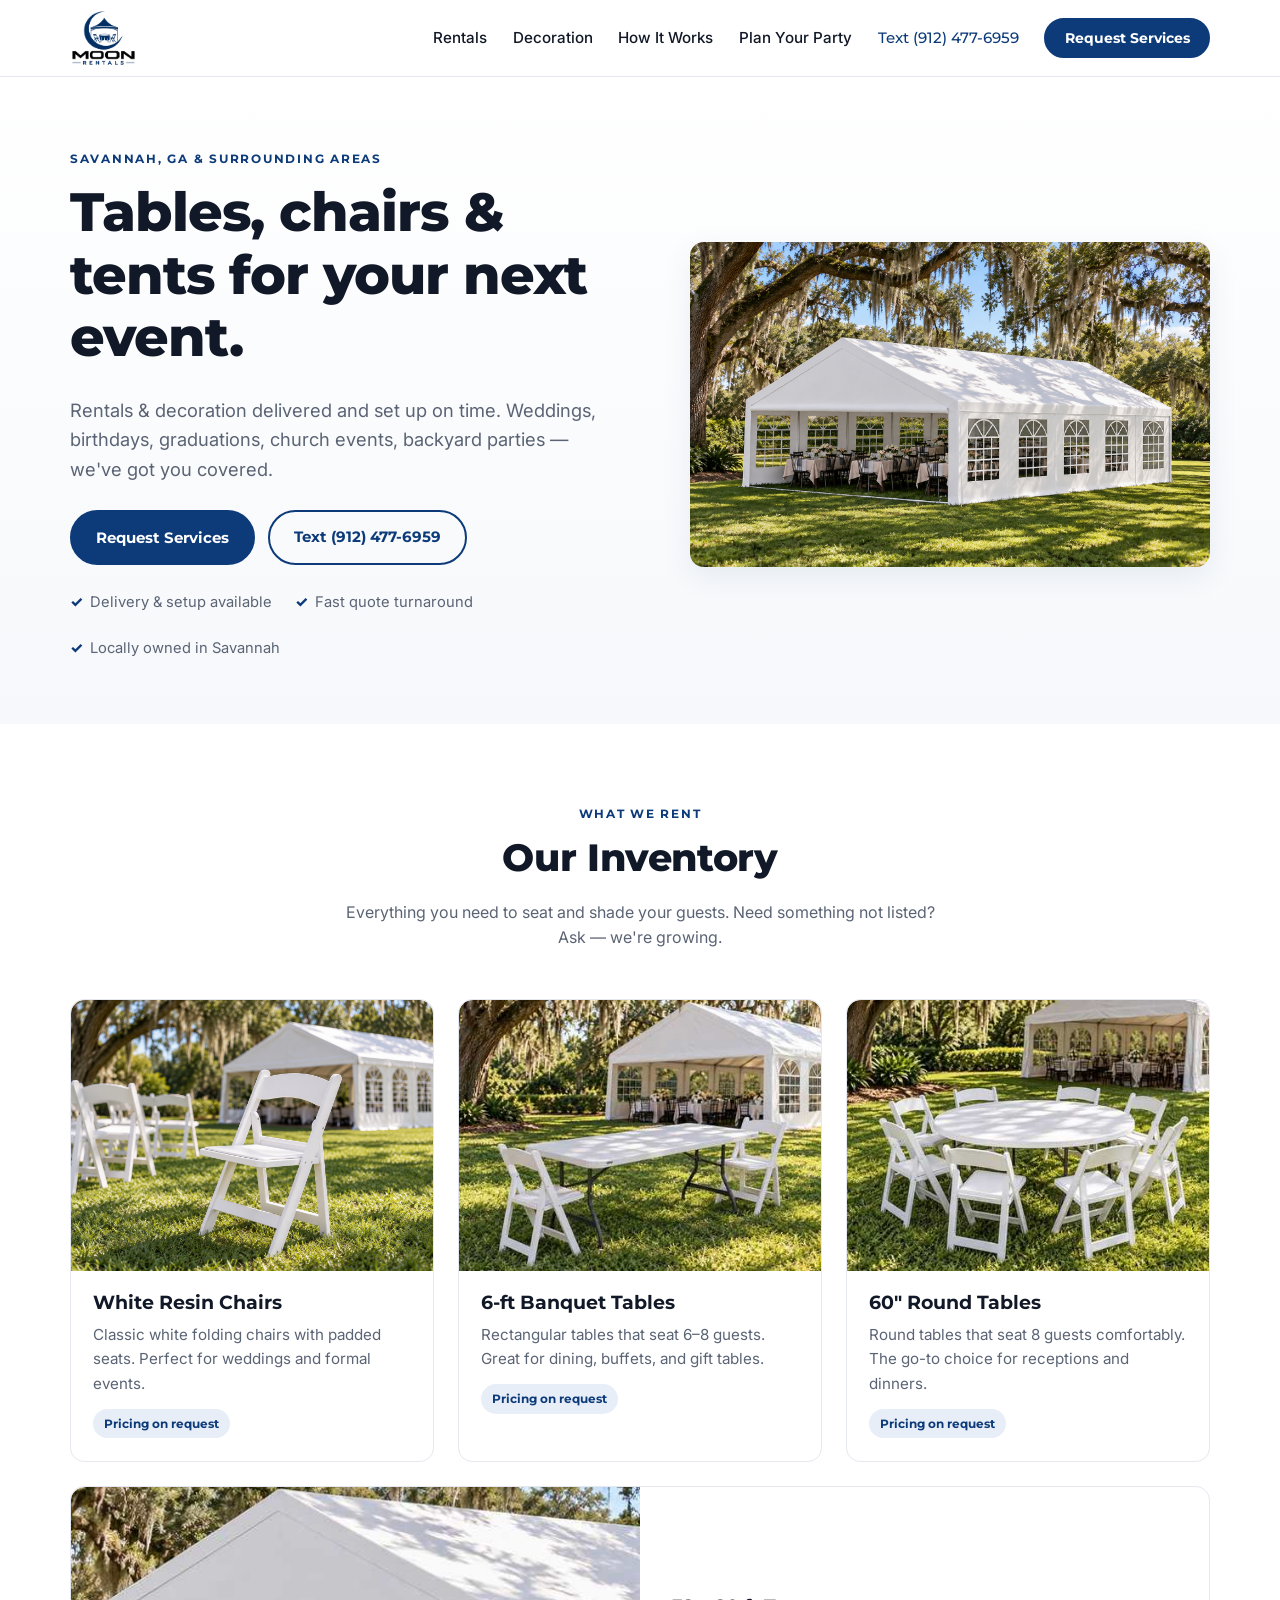
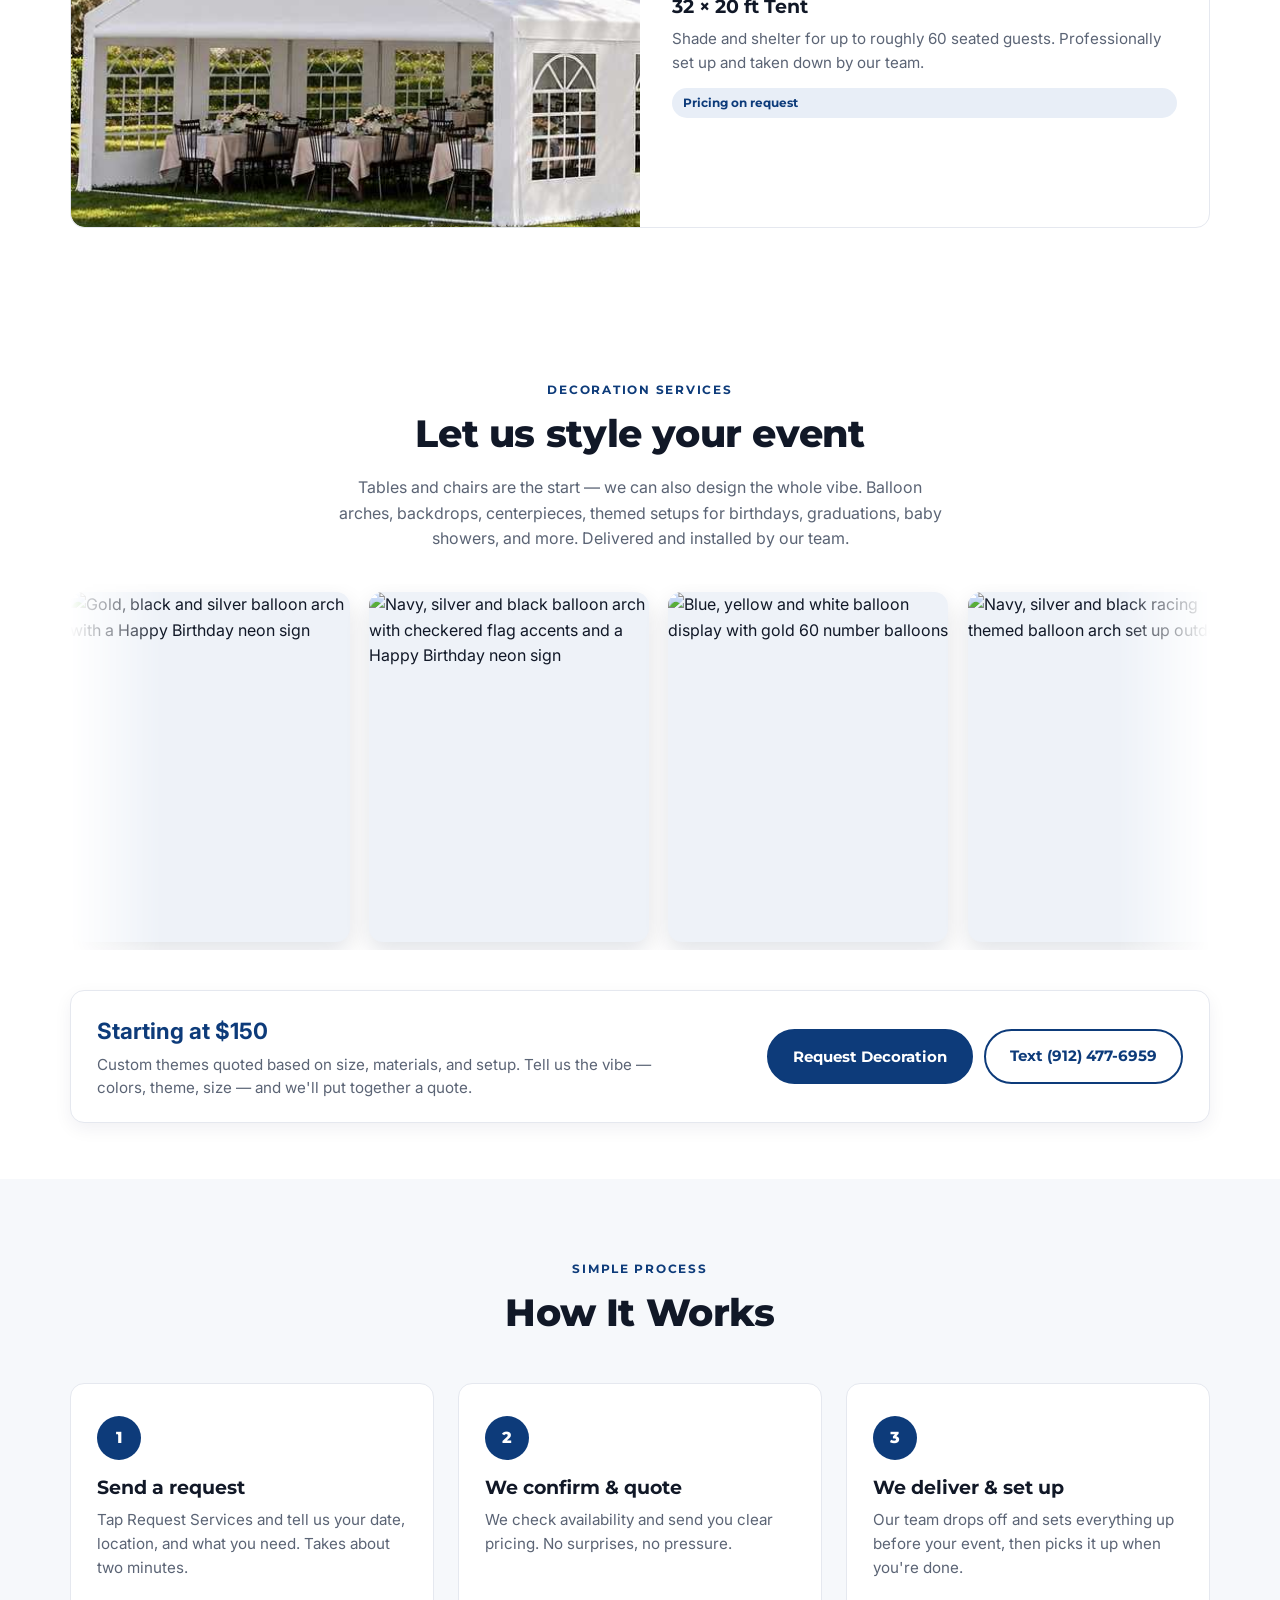
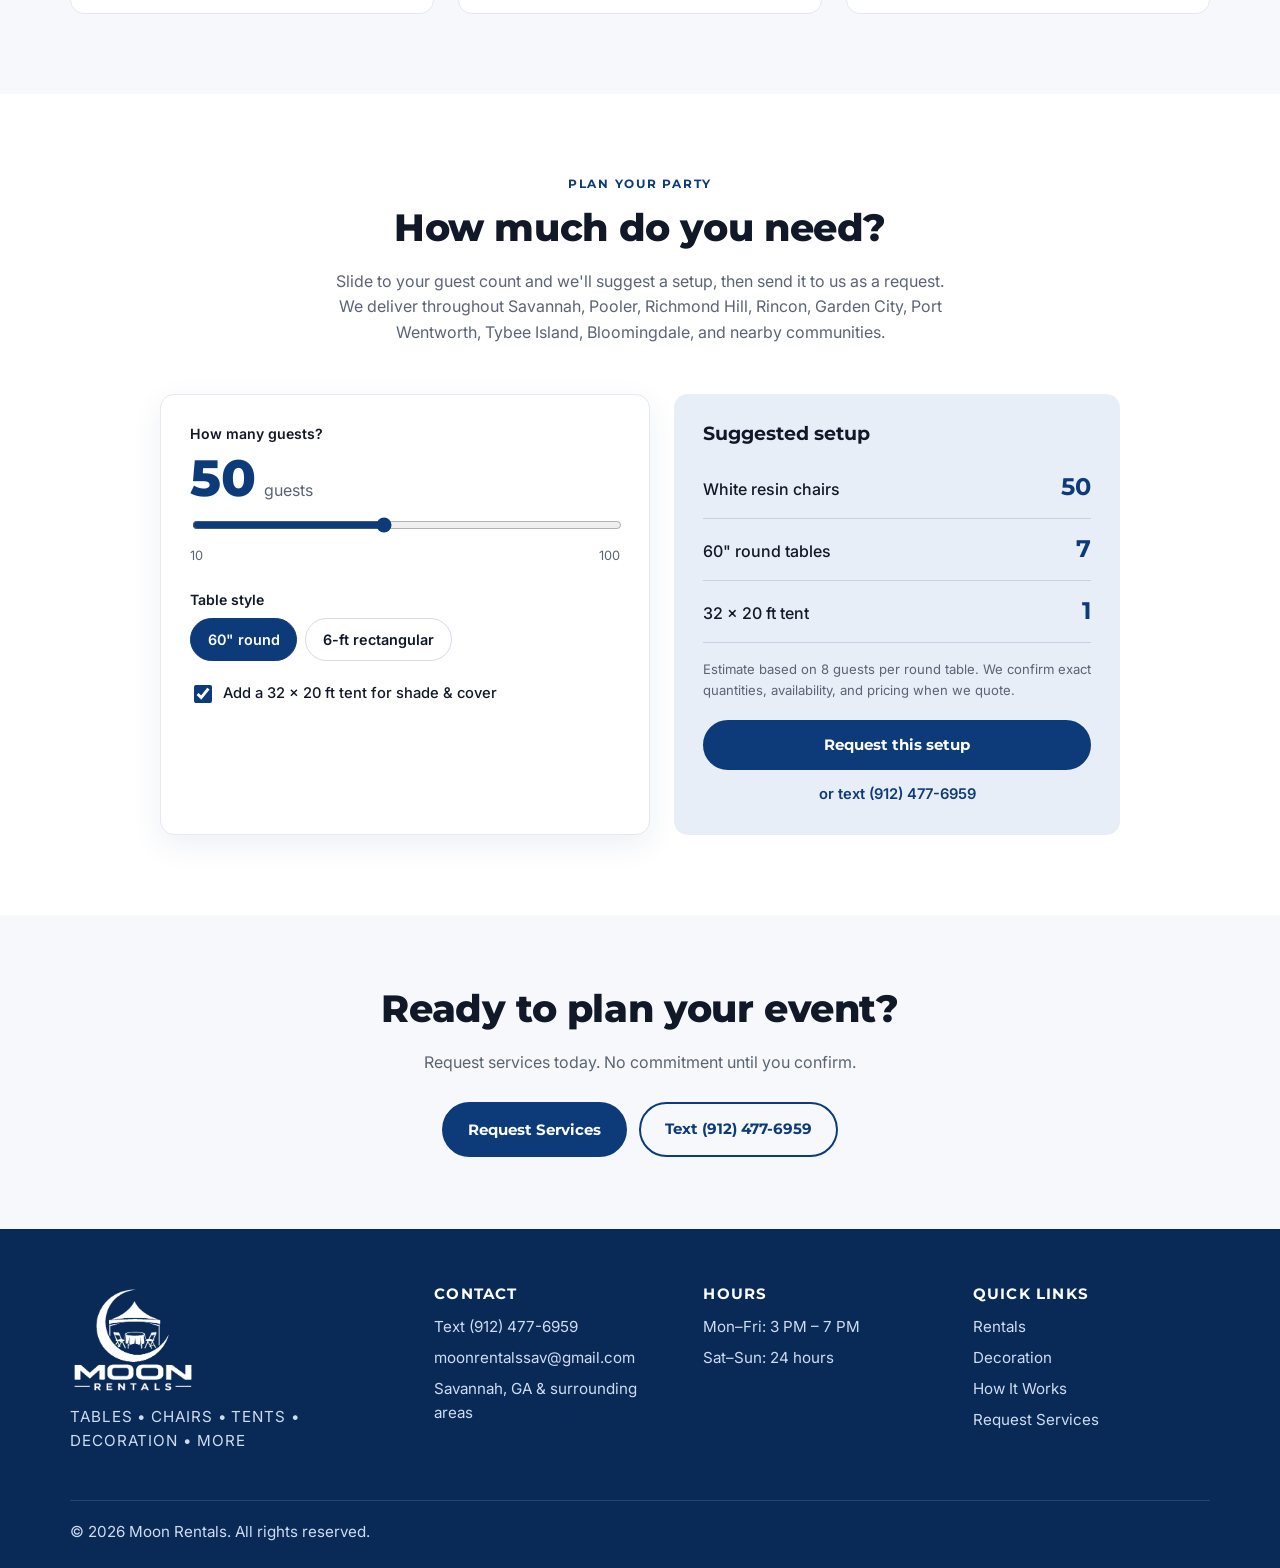
==== index.html @ ec802f9c "Serve gallery photos through Vercel image optimization Updated image sources to use Vercel's image o" ====
<!DOCTYPE html>
<html lang="en">
<head>
  <meta charset="UTF-8">
  <meta name="viewport" content="width=device-width, initial-scale=1.0">
  <title>Moon Rentals | Tables, Chairs & Tent Rentals in Savannah, GA</title>
  <meta name="description" content="Moon Rentals delivers clean tables, chairs, and tents for weddings, birthdays, and events in Savannah, GA and surrounding areas. Request services online.">
  <link rel="icon" type="image/png" sizes="32x32" href="assets/icon-32.png">
  <link rel="apple-touch-icon" href="assets/icon-180.png">
  <meta property="og:title" content="Moon Rentals | Party Rentals in Savannah, GA">
  <meta property="og:description" content="Tables, chairs, tents & more. Delivered and set up for your event in Savannah and surrounding areas.">
  <meta property="og:type" content="website">
  <meta property="og:url" content="https://www.moonrentalsga.com/">
  <meta property="og:image" content="https://www.moonrentalsga.com/assets/og-banner.jpg">
  <meta property="og:image:width" content="1200">
  <meta property="og:image:height" content="630">
  <meta property="og:image:alt" content="Moon Rentals - Event Rentals Made Simple. Text (912) 477-6959">
  <meta name="twitter:card" content="summary_large_image">
  <meta name="twitter:image" content="https://www.moonrentalsga.com/assets/og-banner.jpg">
  <link rel="preconnect" href="https://fonts.googleapis.com">
  <link rel="preconnect" href="https://fonts.gstatic.com" crossorigin>
  <link href="https://fonts.googleapis.com/css2?family=Montserrat:wght@500;600;700;800&family=Inter:wght@400;500;600&display=swap" rel="stylesheet">
  <link rel="stylesheet" href="style.css">
</head>
<body>

  <header class="nav" id="top">
    <div class="container nav-inner">
      <a href="#top" class="brand" aria-label="Moon Rentals home">
        <img src="assets/logo.png" alt="Moon Rentals" class="brand-logo">
      </a>
      <nav class="nav-links" id="navLinks">
        <a href="#rentals">Rentals</a>
        <a href="#decoration">Decoration</a>
        <a href="#how">How It Works</a>
        <a href="#planner">Plan Your Party</a>
        <a href="sms:+19124776959" class="nav-phone">Text (912) 477-6959</a>
        <button type="button" class="btn btn-primary btn-sm" data-modal-open>Request Services</button>
      </nav>
      <button class="nav-toggle" id="navToggle" aria-label="Open menu" aria-expanded="false">
        <span></span><span></span><span></span>
      </button>
    </div>
  </header>

  <main>

    <!-- HERO -->
    <section class="hero">
      <div class="container hero-inner">
        <div class="hero-copy">
          <p class="eyebrow">Savannah, GA &amp; Surrounding Areas</p>
          <h1>Tables, chairs &amp; tents for your next event.</h1>
          <p class="lead">Rentals &amp; decoration delivered and set up on time. Weddings, birthdays, graduations, church events, backyard parties — we've got you covered.</p>
          <div class="hero-actions">
            <button type="button" class="btn btn-primary" data-modal-open>Request Services</button>
            <a href="sms:+19124776959" class="btn btn-outline">Text (912) 477-6959</a>
          </div>
          <ul class="hero-points">
            <li>Delivery &amp; setup available</li>
            <li>Fast quote turnaround</li>
            <li>Locally owned in Savannah</li>
          </ul>
        </div>
        <div class="hero-visual">
          <img class="hero-img" src="assets/shot1.png" alt="32 by 20 foot white party tent set up on a lawn under live oaks in Savannah" width="1586" height="992">
        </div>
      </div>
    </section>

    <!-- RENTALS -->
    <section class="section" id="rentals">
      <div class="container">
        <div class="section-head">
          <p class="eyebrow">What We Rent</p>
          <h2>Our Inventory</h2>
          <p class="sub">Everything you need to seat and shade your guests. Need something not listed? Ask — we're growing.</p>
        </div>

        <div class="grid cards">
          <article class="card">
            <img class="card-img" src="assets/shot3.png" alt="White resin folding chair with padded seat" width="1536" height="1024" loading="lazy">
            <div class="card-body">
              <h3>White Resin Chairs</h3>
              <p>Classic white folding chairs with padded seats. Perfect for weddings and formal events.</p>
              <span class="price">Pricing on request</span>
            </div>
          </article>
          <article class="card">
            <img class="card-img" src="assets/table-6ft.jpg" alt="White 6-foot folding banquet table with two white resin chairs" width="800" height="533" loading="lazy">
            <div class="card-body">
              <h3>6-ft Banquet Tables</h3>
              <p>Rectangular tables that seat 6–8 guests. Great for dining, buffets, and gift tables.</p>
              <span class="price">Pricing on request</span>
            </div>
          </article>
          <article class="card">
            <img class="card-img" src="assets/table-round-60.jpg" alt="60 inch round table surrounded by eight white resin chairs" width="800" height="533" loading="lazy">
            <div class="card-body">
              <h3>60" Round Tables</h3>
              <p>Round tables that seat 8 guests comfortably. The go-to choice for receptions and dinners.</p>
              <span class="price">Pricing on request</span>
            </div>
          </article>
          <article class="card card-wide">
            <img class="card-img" src="assets/tent-card.jpg" alt="Open end of a 32 by 20 foot white party tent with tables set up inside" width="860" height="550" loading="lazy">
            <div class="card-body">
              <h3>32 × 20 ft Tent</h3>
              <p>Shade and shelter for up to roughly 60 seated guests. Professionally set up and taken down by our team.</p>
              <span class="price">Pricing on request</span>
            </div>
          </article>
        </div>
      </div>
    </section>

    <!-- DECORATION SERVICES -->
    <section class="section section-decor" id="decoration">
      <div class="container">
        <div class="section-head">
          <p class="eyebrow">Decoration Services</p>
          <h2>Let us style your event</h2>
          <p class="sub">Tables and chairs are the start — we can also design the whole vibe. Balloon arches, backdrops, centerpieces, themed setups for birthdays, graduations, baby showers, and more. Delivered and installed by our team.</p>
        </div>

        <div class="marquee" aria-label="Balloon decoration gallery">
          <div class="marquee-track">
            <figure class="marquee-item"><img src="/_vercel/image?url=%2Fassets%2FBD11%20F.png&amp;w=640&amp;q=75" srcset="/_vercel/image?url=%2Fassets%2FBD11%20F.png&amp;w=480&amp;q=75 480w, /_vercel/image?url=%2Fassets%2FBD11%20F.png&amp;w=640&amp;q=75 640w" sizes="(max-width: 720px) 220px, 280px" alt="Gold, black and silver balloon arch with a Happy Birthday neon sign" loading="lazy" decoding="async" width="800" height="1000"></figure>
            <figure class="marquee-item"><img src="/_vercel/image?url=%2Fassets%2FBD4.jpg&amp;w=640&amp;q=75" srcset="/_vercel/image?url=%2Fassets%2FBD4.jpg&amp;w=480&amp;q=75 480w, /_vercel/image?url=%2Fassets%2FBD4.jpg&amp;w=640&amp;q=75 640w" sizes="(max-width: 720px) 220px, 280px" alt="Navy, silver and black balloon arch with checkered flag accents and a Happy Birthday neon sign" loading="lazy" decoding="async" width="800" height="1000"></figure>
            <figure class="marquee-item"><img src="/_vercel/image?url=%2Fassets%2FBD33%20F.png&amp;w=640&amp;q=75" srcset="/_vercel/image?url=%2Fassets%2FBD33%20F.png&amp;w=480&amp;q=75 480w, /_vercel/image?url=%2Fassets%2FBD33%20F.png&amp;w=640&amp;q=75 640w" sizes="(max-width: 720px) 220px, 280px" alt="Blue, yellow and white balloon display with gold 60 number balloons" loading="lazy" decoding="async" width="800" height="1000"></figure>
            <figure class="marquee-item"><img src="/_vercel/image?url=%2Fassets%2FBD44%20F.png&amp;w=640&amp;q=75" srcset="/_vercel/image?url=%2Fassets%2FBD44%20F.png&amp;w=480&amp;q=75 480w, /_vercel/image?url=%2Fassets%2FBD44%20F.png&amp;w=640&amp;q=75 640w" sizes="(max-width: 720px) 220px, 280px" alt="Navy, silver and black racing themed balloon arch set up outdoors" loading="lazy" decoding="async" width="800" height="1000"></figure>
            <!-- duplicate for seamless loop -->
            <figure class="marquee-item" aria-hidden="true"><img src="/_vercel/image?url=%2Fassets%2FBD11%20F.png&amp;w=640&amp;q=75" srcset="/_vercel/image?url=%2Fassets%2FBD11%20F.png&amp;w=480&amp;q=75 480w, /_vercel/image?url=%2Fassets%2FBD11%20F.png&amp;w=640&amp;q=75 640w" sizes="(max-width: 720px) 220px, 280px" alt="" loading="lazy" decoding="async" width="800" height="1000"></figure>
            <figure class="marquee-item" aria-hidden="true"><img src="/_vercel/image?url=%2Fassets%2FBD4.jpg&amp;w=640&amp;q=75" srcset="/_vercel/image?url=%2Fassets%2FBD4.jpg&amp;w=480&amp;q=75 480w, /_vercel/image?url=%2Fassets%2FBD4.jpg&amp;w=640&amp;q=75 640w" sizes="(max-width: 720px) 220px, 280px" alt="" loading="lazy" decoding="async" width="800" height="1000"></figure>
            <figure class="marquee-item" aria-hidden="true"><img src="/_vercel/image?url=%2Fassets%2FBD33%20F.png&amp;w=640&amp;q=75" srcset="/_vercel/image?url=%2Fassets%2FBD33%20F.png&amp;w=480&amp;q=75 480w, /_vercel/image?url=%2Fassets%2FBD33%20F.png&amp;w=640&amp;q=75 640w" sizes="(max-width: 720px) 220px, 280px" alt="" loading="lazy" decoding="async" width="800" height="1000"></figure>
            <figure class="marquee-item" aria-hidden="true"><img src="/_vercel/image?url=%2Fassets%2FBD44%20F.png&amp;w=640&amp;q=75" srcset="/_vercel/image?url=%2Fassets%2FBD44%20F.png&amp;w=480&amp;q=75 480w, /_vercel/image?url=%2Fassets%2FBD44%20F.png&amp;w=640&amp;q=75 640w" sizes="(max-width: 720px) 220px, 280px" alt="" loading="lazy" decoding="async" width="800" height="1000"></figure>
          </div>
        </div>

        <div class="decor-foot">
          <div class="decor-pricing">
            <p class="decor-start"><strong>Starting at $150</strong></p>
            <p class="decor-start-sub">Custom themes quoted based on size, materials, and setup. Tell us the vibe — colors, theme, size — and we'll put together a quote.</p>
          </div>
          <div class="decor-cta">
            <button type="button" class="btn btn-primary" data-modal-open data-prefill-decor>Request Decoration</button>
            <a href="sms:+19124776959" class="btn btn-outline">Text (912) 477-6959</a>
          </div>
        </div>
      </div>
    </section>

    <!-- HOW IT WORKS -->
    <section class="section section-alt" id="how">
      <div class="container">
        <div class="section-head">
          <p class="eyebrow">Simple Process</p>
          <h2>How It Works</h2>
        </div>
        <div class="grid steps">
          <div class="step">
            <div class="step-num">1</div>
            <h3>Send a request</h3>
            <p>Tap Request Services and tell us your date, location, and what you need. Takes about two minutes.</p>
          </div>
          <div class="step">
            <div class="step-num">2</div>
            <h3>We confirm &amp; quote</h3>
            <p>We check availability and send you clear pricing. No surprises, no pressure.</p>
          </div>
          <div class="step">
            <div class="step-num">3</div>
            <h3>We deliver &amp; set up</h3>
            <p>Our team drops off and sets everything up before your event, then picks it up when you're done.</p>
          </div>
        </div>
      </div>
    </section>

    <!-- PARTY PLANNER -->
    <section class="section" id="planner">
      <div class="container">
        <div class="section-head">
          <p class="eyebrow">Plan Your Party</p>
          <h2>How much do you need?</h2>
          <p class="sub">Slide to your guest count and we'll suggest a setup, then send it to us as a request. We deliver throughout Savannah, Pooler, Richmond Hill, Rincon, Garden City, Port Wentworth, Tybee Island, Bloomingdale, and nearby communities.</p>
        </div>
        <div class="planner">
          <div class="planner-controls">
            <label for="guestRange" class="planner-label">How many guests?</label>
            <div class="planner-count"><span id="guestOut">50</span><small>guests</small></div>
            <input id="guestRange" type="range" min="10" max="100" step="5" value="50">
            <div class="planner-scale"><span>10</span><span>100</span></div>
            <p class="planner-label" id="styleLbl">Table style</p>
            <div class="seg" role="radiogroup" aria-labelledby="styleLbl">
              <label><input type="radio" name="tableStyle" value="round" checked><span>60" round</span></label>
              <label><input type="radio" name="tableStyle" value="rect"><span>6-ft rectangular</span></label>
            </div>
            <label class="check planner-tent"><input type="checkbox" id="plannerTent" checked> Add a 32 × 20 ft tent for shade &amp; cover</label>
          </div>
          <div class="planner-result" aria-live="polite">
            <h3>Suggested setup</h3>
            <ul class="planner-list" id="plannerList"></ul>
            <p class="planner-note" id="plannerNote"></p>
            <button type="button" class="btn btn-primary" id="plannerRequest">Request this setup</button>
            <a href="sms:+19124776959" class="planner-text">or text (912) 477-6959</a>
          </div>
        </div>
      </div>
    </section>

    <!-- CTA -->
    <section class="cta">
      <div class="container cta-inner">
        <h2>Ready to plan your event?</h2>
        <p>Request services today. No commitment until you confirm.</p>
        <div class="hero-actions">
          <button type="button" class="btn btn-primary" data-modal-open>Request Services</button>
          <a href="sms:+19124776959" class="btn btn-outline">Text (912) 477-6959</a>
        </div>
      </div>
    </section>

  </main>

  <footer class="footer">
    <div class="container footer-inner">
      <div class="footer-brand">
        <img src="assets/logo-white.png" alt="Moon Rentals" class="footer-logo">
        <p>Tables • Chairs • Tents • Decoration • More</p>
      </div>
      <div class="footer-col">
        <h4>Contact</h4>
        <p><a href="sms:+19124776959">Text (912) 477-6959</a></p>
        <p><a href="mailto:moonrentalssav@gmail.com">moonrentalssav@gmail.com</a></p>
        <p>Savannah, GA &amp; surrounding areas</p>
      </div>
      <div class="footer-col">
        <h4>Hours</h4>
        <p>Mon–Fri: 3 PM – 7 PM</p>
        <p>Sat–Sun: 24 hours</p>
      </div>
      <div class="footer-col">
        <h4>Quick Links</h4>
        <p><a href="#rentals">Rentals</a></p>
        <p><a href="#decoration">Decoration</a></p>
        <p><a href="#how">How It Works</a></p>
        <p><button type="button" class="link-btn" data-modal-open>Request Services</button></p>
      </div>
    </div>
    <div class="container footer-bottom">
      <p>&copy; <span id="year"></span> Moon Rentals. All rights reserved.</p>
    </div>
  </footer>

  <!-- REQUEST SERVICES MODAL -->
  <div class="modal" id="quoteModal" hidden>
    <div class="modal-backdrop" data-modal-close></div>
    <div class="modal-dialog" role="dialog" aria-modal="true" aria-labelledby="modalTitle">
      <button type="button" class="modal-close" data-modal-close aria-label="Close">&times;</button>
      <div class="modal-head">
        <h2 id="modalTitle">Request Services</h2>
        <p>Tell us about your event and we'll get back to you with availability and pricing. Prefer to text? <a href="sms:+19124776959">(912) 477-6959</a></p>
        <p class="modal-hours">Mon–Fri: 3 PM – 7 PM &nbsp;·&nbsp; Sat–Sun: 24 hours</p>
      </div>

      <form id="inquiryForm" class="form" action="https://formspree.io/f/mbgdjnzk" method="POST" novalidate>
        <!-- Formspree settings -->
        <input type="hidden" name="_subject" value="New rental request from Moon Rentals website">
        <input type="text" name="_gotcha" style="display:none" tabindex="-1" autocomplete="off">

        <div class="row">
          <div class="field">
            <label for="name">Full name *</label>
            <input id="name" name="Name" type="text" required autocomplete="name">
          </div>
          <div class="field">
            <label for="phone">Phone *</label>
            <input id="phone" name="Phone" type="tel" required autocomplete="tel">
          </div>
        </div>

        <div class="row">
          <div class="field">
            <label for="email">Email *</label>
            <input id="email" name="Email" type="email" required autocomplete="email">
          </div>
          <div class="field">
            <label>Texts OK?</label>
            <div class="radios">
              <label><input type="radio" name="Texts OK" value="Yes" checked> Yes</label>
              <label><input type="radio" name="Texts OK" value="No"> No</label>
            </div>
          </div>
        </div>

        <div class="row">
          <div class="field">
            <label for="date">Event date *</label>
            <input id="date" name="Event Date" type="date" required>
          </div>
          <div class="field">
            <label for="type">Event type *</label>
            <select id="type" name="Event Type" required>
              <option value="" disabled selected>Select one</option>
              <option>Wedding</option>
              <option>Birthday</option>
              <option>Graduation</option>
              <option>Corporate</option>
              <option>Church</option>
              <option>Baby shower</option>
              <option>Other</option>
            </select>
          </div>
        </div>

        <div class="row">
          <div class="field">
            <label for="address">Event address or area *</label>
            <input id="address" name="Event Location" type="text" placeholder="Street address or city / zip" required>
          </div>
          <div class="field">
            <label for="guests">Estimated guests *</label>
            <input id="guests" name="Guest Count" type="number" min="1" required>
          </div>
        </div>

        <fieldset class="items">
          <legend>What do you need? *</legend>
          <p class="hint">Check items and enter quantities.</p>
          <div class="item-row">
            <label class="check"><input type="checkbox" data-item> White resin chairs</label>
            <input type="number" name="White Resin Chairs (qty)" min="1" placeholder="Qty" class="qty" disabled>
          </div>
          <div class="item-row">
            <label class="check"><input type="checkbox" data-item> 6-ft banquet tables</label>
            <input type="number" name="6-ft Banquet Tables (qty)" min="1" placeholder="Qty" class="qty" disabled>
          </div>
          <div class="item-row">
            <label class="check"><input type="checkbox" data-item> 60" round tables</label>
            <input type="number" name="60in Round Tables (qty)" min="1" placeholder="Qty" class="qty" disabled>
          </div>
          <div class="item-row">
            <label class="check"><input type="checkbox" data-item> 32 × 20 ft tent</label>
            <input type="number" name="32x20 Tent (qty)" min="1" placeholder="Qty" class="qty" disabled>
          </div>
          <div class="item-row item-row-decor">
            <label class="check"><input type="checkbox" id="decorCheck" name="Decoration Services" value="Yes"> Decoration services</label>
            <span class="qty-note">Balloon arches, backdrops, centerpieces, themed setups</span>
          </div>
        </fieldset>

        <div class="field decor-field" id="decorFieldWrap" hidden>
          <label for="decorNotes">Tell us the vibe — theme, colors, size</label>
          <textarea id="decorNotes" name="Decoration Vibe" rows="3" placeholder="e.g. Pink &amp; gold princess theme, 2 arches + centerpieces for 6 tables"></textarea>
        </div>

        <div class="row">
          <div class="field">
            <label for="surface">Tent setup surface</label>
            <select id="surface" name="Setup Surface">
              <option value="" disabled selected>Select one (if renting a tent)</option>
              <option>Grass</option>
              <option>Concrete / pavement</option>
              <option>Gravel</option>
              <option>Not sure</option>
              <option>No tent needed</option>
            </select>
          </div>
          <div class="field">
            <label for="service">Delivery &amp; setup? *</label>
            <select id="service" name="Service" required>
              <option value="" disabled selected>Select one</option>
              <option>Delivery + setup</option>
              <option>Drop-off only</option>
              <option>Not sure yet</option>
            </select>
          </div>
        </div>

        <div class="row">
          <div class="field">
            <label for="dropoff">Preferred drop-off time</label>
            <input id="dropoff" name="Preferred Drop-off" type="text" placeholder="e.g. Friday afternoon">
          </div>
          <div class="field">
            <label for="pickup">Preferred pick-up time</label>
            <input id="pickup" name="Preferred Pick-up" type="text" placeholder="e.g. Sunday morning">
          </div>
        </div>

        <div class="field">
          <label for="notes">Anything else we should know?</label>
          <textarea id="notes" name="Notes" rows="4" placeholder="Parking, gate codes, special requests…"></textarea>
        </div>

        <button type="submit" class="btn btn-primary btn-lg" id="submitBtn">Send Request</button>
        <p class="form-note">We'll reply by text, phone, or email — usually the same day.</p>
        <p class="form-msg" id="formMsg" role="status" aria-live="polite"></p>
      </form>
    </div>
  </div>

  <script src="script.js"></script>
</body>
</html>
---- style.css ----
:root {
  --navy: #0d3b7a;
  --navy-dark: #092a57;
  --navy-light: #e8eef7;
  --ink: #111827;
  --muted: #5b6475;
  --line: #e5e8ef;
  --bg: #ffffff;
  --bg-alt: #f6f8fb;
  --radius: 14px;
  --shadow: 0 10px 30px rgba(13, 59, 122, 0.08);
  --font-head: 'Montserrat', system-ui, sans-serif;
  --font-body: 'Inter', system-ui, sans-serif;
}

* { box-sizing: border-box; }
html { scroll-behavior: smooth; }
body {
  margin: 0;
  font-family: var(--font-body);
  color: var(--ink);
  background: var(--bg);
  line-height: 1.6;
  -webkit-font-smoothing: antialiased;
}
img { max-width: 100%; display: block; }
a { color: var(--navy); text-decoration: none; }
h1, h2, h3, h4 { font-family: var(--font-head); line-height: 1.15; margin: 0 0 0.5em; }
h1 { font-size: clamp(2.1rem, 4.5vw, 3.4rem); font-weight: 800; letter-spacing: -0.02em; }
h2 { font-size: clamp(1.7rem, 3vw, 2.4rem); font-weight: 800; letter-spacing: -0.01em; }
h3 { font-size: 1.2rem; font-weight: 700; }
h4 { font-size: 0.95rem; font-weight: 700; text-transform: uppercase; letter-spacing: 0.08em; }
p { margin: 0 0 1em; }

.container { width: min(1140px, 100% - 2rem); margin-inline: auto; }
.container.narrow { max-width: 780px; }

.eyebrow {
  font-family: var(--font-head);
  font-size: 0.78rem; font-weight: 700;
  letter-spacing: 0.14em; text-transform: uppercase;
  color: var(--navy); margin-bottom: 0.75rem;
}
.eyebrow-light { color: #9fc0f0; }
.lead { font-size: 1.15rem; color: var(--muted); max-width: 540px; }
.sub { color: var(--muted); max-width: 620px; }

/* Buttons */
.btn {
  display: inline-flex; align-items: center; justify-content: center;
  padding: 0.85rem 1.5rem; border-radius: 999px;
  font-family: var(--font-head); font-weight: 700; font-size: 0.95rem;
  border: 2px solid transparent; cursor: pointer; transition: all .18s ease;
  white-space: nowrap;
}
.btn-primary { background: var(--navy); color: #fff; border-color: var(--navy); }
.btn-primary:hover { background: var(--navy-dark); border-color: var(--navy-dark); transform: translateY(-1px); }
.btn-outline { background: transparent; color: var(--navy); border-color: var(--navy); }
.btn-outline:hover { background: var(--navy-light); }
.btn-sm { padding: 0.6rem 1.15rem; font-size: 0.85rem; }
.btn-lg { padding: 1rem 2.2rem; font-size: 1.05rem; }
.btn[disabled] { opacity: 0.6; cursor: wait; transform: none; }

/* Nav */
.nav {
  position: sticky; top: 0; z-index: 50;
  background: rgba(255,255,255,0.94); backdrop-filter: blur(10px);
  border-bottom: 1px solid var(--line);
}
.nav-inner { display: flex; align-items: center; justify-content: space-between; height: 76px; }
.brand-logo { height: 58px; width: auto; }
.nav-links { display: flex; align-items: center; gap: 1.6rem; }
.nav-links a { font-weight: 500; color: var(--ink); font-size: 0.95rem; }
.nav-links a:hover { color: var(--navy); }
.nav-phone { font-family: var(--font-head); font-weight: 700; color: var(--navy) !important; }
.nav-toggle {
  display: none; background: none; border: 0; padding: 8px; cursor: pointer;
  flex-direction: column; gap: 5px;
}
.nav-toggle span { display: block; width: 24px; height: 2.5px; background: var(--ink); border-radius: 2px; }

/* Hero */
.hero { padding: 4.5rem 0 4rem; background: linear-gradient(180deg, #fff 0%, var(--bg-alt) 100%); }
.hero-inner { display: grid; grid-template-columns: 1.1fr 1fr; gap: 3rem; align-items: center; }
.hero-actions { display: flex; gap: 0.8rem; flex-wrap: wrap; margin: 1.6rem 0; }
.hero-points { list-style: none; padding: 0; margin: 0; display: flex; gap: 1.4rem; flex-wrap: wrap; color: var(--muted); font-size: 0.92rem; }
.hero-points li::before { content: "✓"; color: var(--navy); font-weight: 800; margin-right: 0.45rem; }

/* Placeholders */
.placeholder {
  background: repeating-linear-gradient(135deg, #e3e9f3 0 12px, #eef2f8 12px 24px);
  border: 2px dashed #b9c7dd; border-radius: var(--radius);
  display: flex; align-items: center; justify-content: center; text-align: center;
  color: #4a5a78; font-family: var(--font-head); font-weight: 600; font-size: 0.95rem;
  padding: 1rem;
}
.placeholder small { font-weight: 500; font-family: var(--font-body); color: #6b7a95; }
.placeholder-hero { aspect-ratio: 4/3; box-shadow: var(--shadow); }
.placeholder-map { aspect-ratio: 4/3; }
.area-map { display: block; width: 100%; aspect-ratio: 4/3; border: 0; border-radius: var(--radius); box-shadow: var(--shadow); background: #e8edf5; }
.card-img { aspect-ratio: 4/3; border-radius: var(--radius) var(--radius) 0 0; border-bottom: 0; }

/* Sections */
.section { padding: 5rem 0; }
.section-alt { background: var(--bg-alt); }
.section-head { text-align: center; max-width: 700px; margin: 0 auto 3rem; }
.section-head .sub { margin-inline: auto; }

.grid { display: grid; gap: 1.5rem; }
.cards { grid-template-columns: repeat(3, 1fr); }
.card {
  background: #fff; border: 1px solid var(--line); border-radius: var(--radius);
  overflow: hidden; transition: transform .18s ease, box-shadow .18s ease;
}
.card:hover { transform: translateY(-3px); box-shadow: var(--shadow); }
img.card-img, .card-wide img.card-img { display: block; width: 100%; height: auto; border: 0; object-fit: cover; }
.card-wide img.card-img { height: 100%; aspect-ratio: auto; min-height: 240px; max-height: 340px; }
.hero-img { display: block; width: 100%; height: auto; aspect-ratio: 16/10; object-fit: cover; border-radius: var(--radius); box-shadow: var(--shadow); }
.card-body { padding: 1.25rem 1.35rem 1.4rem; }
.card-body p { color: var(--muted); font-size: 0.95rem; margin-bottom: 0.8rem; }
.price {
  display: inline-block; font-family: var(--font-head); font-size: 0.78rem; font-weight: 700;
  color: var(--navy); background: var(--navy-light); padding: 0.3rem 0.7rem; border-radius: 999px;
}
.card-wide { grid-column: span 3; display: grid; grid-template-columns: 1fr 1fr; }
.card-wide .card-img { border-radius: var(--radius) 0 0 var(--radius); border-right: 0; border-bottom: 2px dashed #b9c7dd; aspect-ratio: auto; min-height: 220px; }
.card-wide .card-body { display: flex; flex-direction: column; justify-content: center; padding: 2rem; }

.steps { grid-template-columns: repeat(3, 1fr); }
.step { background: #fff; border: 1px solid var(--line); border-radius: var(--radius); padding: 2rem 1.6rem; }
.step-num {
  width: 44px; height: 44px; border-radius: 50%; background: var(--navy); color: #fff;
  display: grid; place-items: center; font-family: var(--font-head); font-weight: 800; margin-bottom: 1rem;
}
.step p { color: var(--muted); margin: 0; font-size: 0.95rem; }

.area-inner { display: grid; grid-template-columns: 1.1fr 1fr; gap: 3rem; align-items: center; }

/* Form */
.form { background: #fff; color: var(--ink); }
.row { display: grid; grid-template-columns: 1fr 1fr; gap: 1rem; }
.field { margin-bottom: 1rem; }
.field label, .items legend { display: block; font-weight: 600; font-size: 0.88rem; margin-bottom: 0.35rem; }
.field input, .field select, .field textarea, .qty {
  width: 100%; padding: 0.7rem 0.85rem; border: 1.5px solid #d4dae6; border-radius: 9px;
  font: inherit; font-size: 0.95rem; background: #fff; color: var(--ink);
}
.field input:focus, .field select:focus, .field textarea:focus, .qty:focus {
  outline: none; border-color: var(--navy); box-shadow: 0 0 0 3px rgba(13,59,122,0.15);
}
.field input.invalid, .field select.invalid { border-color: #d14343; }
.radios { display: flex; gap: 1.2rem; padding-top: 0.55rem; }
.radios label { display: inline-flex; align-items: center; gap: 0.4rem; font-weight: 500; margin: 0; }
.items { border: 1.5px solid #d4dae6; border-radius: 9px; padding: 1rem 1.1rem 0.6rem; margin: 0 0 1rem; }
.items legend { padding: 0 0.4rem; }
.hint { font-size: 0.82rem; color: var(--muted); margin-bottom: 0.6rem; }
.item-row { display: grid; grid-template-columns: 1fr 110px; gap: 0.8rem; align-items: center; margin-bottom: 0.55rem; }
.check { display: flex; align-items: center; gap: 0.5rem; font-weight: 500; font-size: 0.95rem; }
.check input { width: 18px; height: 18px; accent-color: var(--navy); }
.qty:disabled { background: #f3f5f9; color: #9aa3b5; }
.items.invalid { border-color: #d14343; }
.form-note { font-size: 0.82rem; color: var(--muted); margin: 0.8rem 0 0; }
.form-msg { margin: 0.8rem 0 0; font-weight: 600; min-height: 1.4em; }
.form-msg.ok { color: #1a7f4b; }
.form-msg.err { color: #d14343; }
.form .btn-lg { width: 100%; margin-top: 0.5rem; }

/* Modal */
.modal { position: fixed; inset: 0; z-index: 100; display: grid; place-items: center; padding: 1.5rem; }
.modal[hidden] { display: none; }
.modal-backdrop { position: absolute; inset: 0; background: rgba(9, 42, 87, 0.6); backdrop-filter: blur(3px); animation: fade .18s ease; }
.modal-dialog {
  position: relative; background: #fff; border-radius: var(--radius);
  width: min(720px, 100%); max-height: calc(100vh - 3rem); overflow-y: auto;
  padding: 2rem; box-shadow: 0 30px 70px rgba(0,0,0,0.35);
  animation: pop .2s ease;
}
@keyframes fade { from { opacity: 0; } }
@keyframes pop { from { opacity: 0; transform: translateY(12px); } }
.modal-close {
  position: absolute; top: 0.9rem; right: 1rem; background: none; border: 0;
  font-size: 1.9rem; line-height: 1; color: var(--muted); cursor: pointer; padding: 0.2rem 0.5rem;
  border-radius: 8px;
}
.modal-close:hover { background: var(--bg-alt); color: var(--ink); }
.modal-head { margin-bottom: 1.5rem; padding-right: 2.5rem; }
.modal-head h2 { margin-bottom: 0.4rem; }
.modal-head p { color: var(--muted); font-size: 0.95rem; margin: 0 0 0.4rem; }
.modal-head a { font-weight: 600; }
.modal-hours { font-size: 0.85rem !important; color: var(--navy) !important; font-weight: 600; }
body.modal-open { overflow: hidden; }

/* Link-styled button */
.link-btn {
  background: none; border: 0; padding: 0; font: inherit; color: #cfdcf0;
  cursor: pointer; text-align: left;
}
.link-btn:hover { color: #fff; }

/* CTA */
.cta { background: var(--bg-alt); padding: 4.5rem 0; text-align: center; }
.cta-inner .hero-actions { justify-content: center; margin-bottom: 0; }
.cta p { color: var(--muted); }

/* Footer */
.footer { background: var(--navy-dark); color: #cfdcf0; padding: 3.5rem 0 1.5rem; }
.footer-inner { display: grid; grid-template-columns: 1.4fr 1fr 1fr 1fr; gap: 2rem; }
.footer-logo { height: 110px; width: auto; margin-bottom: 0.6rem; }
.footer-brand p { font-size: 0.82rem; letter-spacing: 0.06em; text-transform: uppercase; }
.footer h4 { color: #fff; margin-bottom: 0.8rem; }
.footer p { margin: 0 0 0.4rem; font-size: 0.95rem; }
.footer a { color: #cfdcf0; }
.footer a:hover { color: #fff; }
.footer-bottom { border-top: 1px solid rgba(255,255,255,0.12); margin-top: 2.5rem; padding-top: 1.2rem; font-size: 0.82rem; }
.footer-bottom p { margin: 0; }

/* Responsive */
@media (max-width: 960px) {
  .cards { grid-template-columns: repeat(2, 1fr); }
  .card-wide { grid-column: span 2; }
  .steps { grid-template-columns: 1fr; }
  .hero-inner, .area-inner { grid-template-columns: 1fr; }
  .hero-visual { order: -1; }
  .footer-inner { grid-template-columns: 1fr 1fr; }
}
@media (max-width: 720px) {
  .nav-toggle { display: flex; }
  .nav-links {
    display: none; position: absolute; left: 0; right: 0; top: 76px;
    background: #fff; border-bottom: 1px solid var(--line);
    flex-direction: column; align-items: stretch; gap: 0; padding: 0.5rem 1rem 1rem;
  }
  .nav-links.open { display: flex; }
  .nav-links a { padding: 0.8rem 0.4rem; border-bottom: 1px solid var(--line); }
  .nav-links .btn { margin-top: 0.8rem; border-bottom: 0; }
  .brand-logo { height: 50px; }
  .hero { padding: 2.5rem 0 3rem; }
  .section { padding: 3.5rem 0; }
  .cards { grid-template-columns: 1fr; }
  .card-wide { grid-column: span 1; grid-template-columns: 1fr; }
  .card-wide .card-img { border-radius: var(--radius) var(--radius) 0 0; border-right: 2px dashed #b9c7dd; border-bottom: 0; aspect-ratio: 4/3; }
  .card-wide img.card-img { height: auto; max-height: none; aspect-ratio: 4/3; border-radius: var(--radius) var(--radius) 0 0; }
  .row { grid-template-columns: 1fr; gap: 0; }
  .modal { padding: 0; place-items: stretch; }
  .modal-dialog { max-height: 100vh; height: 100%; width: 100%; border-radius: 0; padding: 1.4rem; }
  .footer-inner { grid-template-columns: 1fr; }
  .hero-actions .btn { width: 100%; }
}

/* Party planner */
.planner { display: grid; grid-template-columns: 1.1fr 1fr; gap: 1.5rem; max-width: 960px; margin: 0 auto; }
.planner-controls, .planner-result { border-radius: var(--radius); padding: 1.8rem; }
.planner-controls { background: #fff; border: 1px solid var(--line); box-shadow: var(--shadow); }
.planner-result { background: var(--navy-light); display: flex; flex-direction: column; }
.planner-label { display: block; font-weight: 600; font-size: 0.88rem; margin: 0 0 0.4rem; }
.planner-count { display: flex; align-items: baseline; gap: 0.5rem; margin-bottom: 0.3rem; }
.planner-count span { font-family: var(--font-head); font-weight: 800; font-size: 3.2rem; line-height: 1; color: var(--navy); }
.planner-count small { color: var(--muted); font-size: 1rem; }
#guestRange { width: 100%; height: 28px; accent-color: var(--navy); cursor: pointer; }
.planner-scale { display: flex; justify-content: space-between; color: var(--muted); font-size: 0.8rem; margin-bottom: 1.4rem; }
.seg { display: flex; flex-wrap: wrap; gap: 0.5rem; margin-bottom: 1.3rem; }
.seg label { position: relative; cursor: pointer; }
.seg input { position: absolute; opacity: 0; inset: 0; cursor: pointer; }
.seg span { display: inline-block; padding: 0.55rem 1.05rem; border: 1.5px solid #d4dae6; border-radius: 999px; font-weight: 600; font-size: 0.9rem; background: #fff; transition: all .15s ease; }
.seg input:checked + span { background: var(--navy); border-color: var(--navy); color: #fff; }
.seg input:focus-visible + span { outline: 2px solid var(--navy); outline-offset: 2px; }
.planner-tent { font-size: 0.92rem; }
.planner-result h3 { margin-bottom: 0.8rem; }
.planner-list { list-style: none; margin: 0 0 1rem; padding: 0; }
.planner-list li { display: flex; justify-content: space-between; align-items: baseline; gap: 1rem; padding: 0.7rem 0; border-bottom: 1px solid rgba(13, 59, 122, 0.15); font-weight: 500; }
.planner-list li strong { font-family: var(--font-head); font-size: 1.5rem; color: var(--navy); }
.planner-note { font-size: 0.82rem; color: var(--muted); margin: 0 0 1.2rem; }
.planner-result .btn { width: 100%; margin-top: auto; }
.planner-text { text-align: center; margin-top: 0.8rem; font-weight: 600; font-size: 0.92rem; }
@media (max-width: 960px) { .planner { grid-template-columns: 1fr; } }

/* ───── Decoration Services ───── */
.section-decor { padding: 4.5rem 0 3.5rem; }
.section-decor .section-head { margin-bottom: 1.8rem; }

.marquee {
  position: relative;
  overflow: hidden;
  width: 100%;
  margin: 2rem 0 2.5rem;
  padding: 0.5rem 0;
  -webkit-mask-image: linear-gradient(to right, transparent, #000 8%, #000 92%, transparent);
          mask-image: linear-gradient(to right, transparent, #000 8%, #000 92%, transparent);
}
.marquee-track {
  display: flex;
  gap: 1.2rem;
  width: max-content;
  animation: marquee-scroll 48s linear infinite;
  will-change: transform;
}
.marquee:hover .marquee-track { animation-play-state: paused; }
.marquee-item {
  flex: 0 0 auto;
  width: 280px;
  height: 350px;
  margin: 0;
  border-radius: var(--radius);
  overflow: hidden;
  box-shadow: 0 10px 24px rgba(10, 25, 60, 0.12);
  background: #eef2f8;
}
.marquee-item img {
  width: 100%;
  height: 100%;
  object-fit: cover;
  display: block;
}
@keyframes marquee-scroll {
  from { transform: translateX(0); }
  to   { transform: translateX(-50%); }
}
@media (prefers-reduced-motion: reduce) {
  .marquee-track { animation: none; }
  .marquee { -webkit-mask-image: none; mask-image: none; overflow-x: auto; }
}

.decor-foot {
  display: grid;
  grid-template-columns: 1.3fr 1fr;
  gap: 1.6rem;
  align-items: center;
  padding: 1.4rem 1.6rem;
  background: #fff;
  border: 1px solid var(--line);
  border-radius: var(--radius);
  box-shadow: 0 6px 18px rgba(10, 25, 60, 0.06);
}
.decor-start { font-size: 1.4rem; margin: 0 0 0.3rem; color: var(--navy); }
.decor-start strong { color: var(--navy); }
.decor-start-sub { margin: 0; color: var(--muted); font-size: 0.95rem; line-height: 1.5; }
.decor-cta { display: flex; flex-wrap: wrap; gap: 0.7rem; justify-content: flex-end; }

/* "New" chip inside the inquiry form */
.chip-new {
  display: inline-block;
  background: #ffd54a;
  color: #4a3600;
  font-size: 0.7rem;
  font-weight: 700;
  letter-spacing: 0.03em;
  padding: 0.1rem 0.5rem;
  border-radius: 999px;
  margin-left: 0.4rem;
  vertical-align: middle;
}
.item-row-decor { align-items: center; }
.item-row-decor .qty-note {
  font-size: 0.85rem;
  color: var(--muted);
  padding-left: 0.6rem;
}
.decor-field { margin-top: 1rem; }

@media (max-width: 720px) {
  .marquee-item { width: 220px; height: 275px; }
  .decor-foot { grid-template-columns: 1fr; text-align: center; }
  .decor-cta { justify-content: center; }
  .item-row-decor { flex-direction: column; align-items: flex-start; gap: 0.3rem; }
  .item-row-decor .qty-note { padding-left: 0; }
}
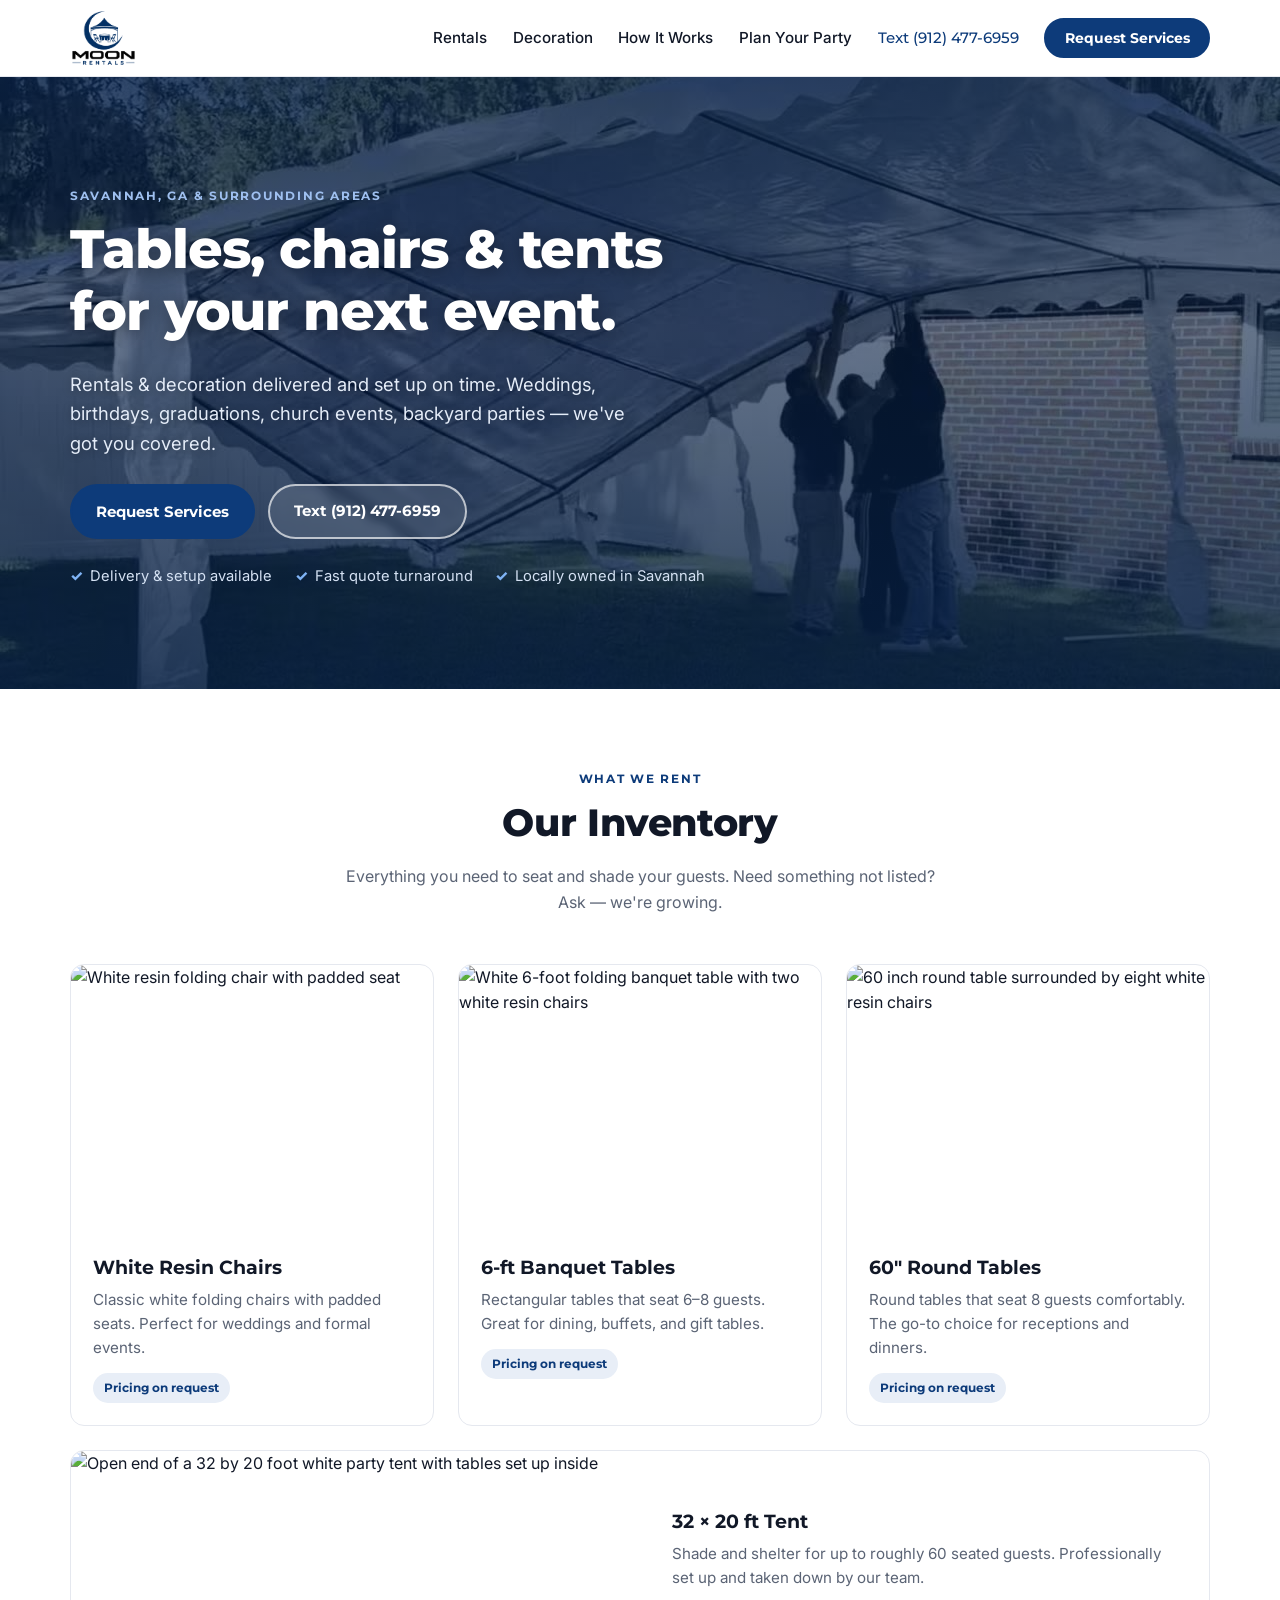
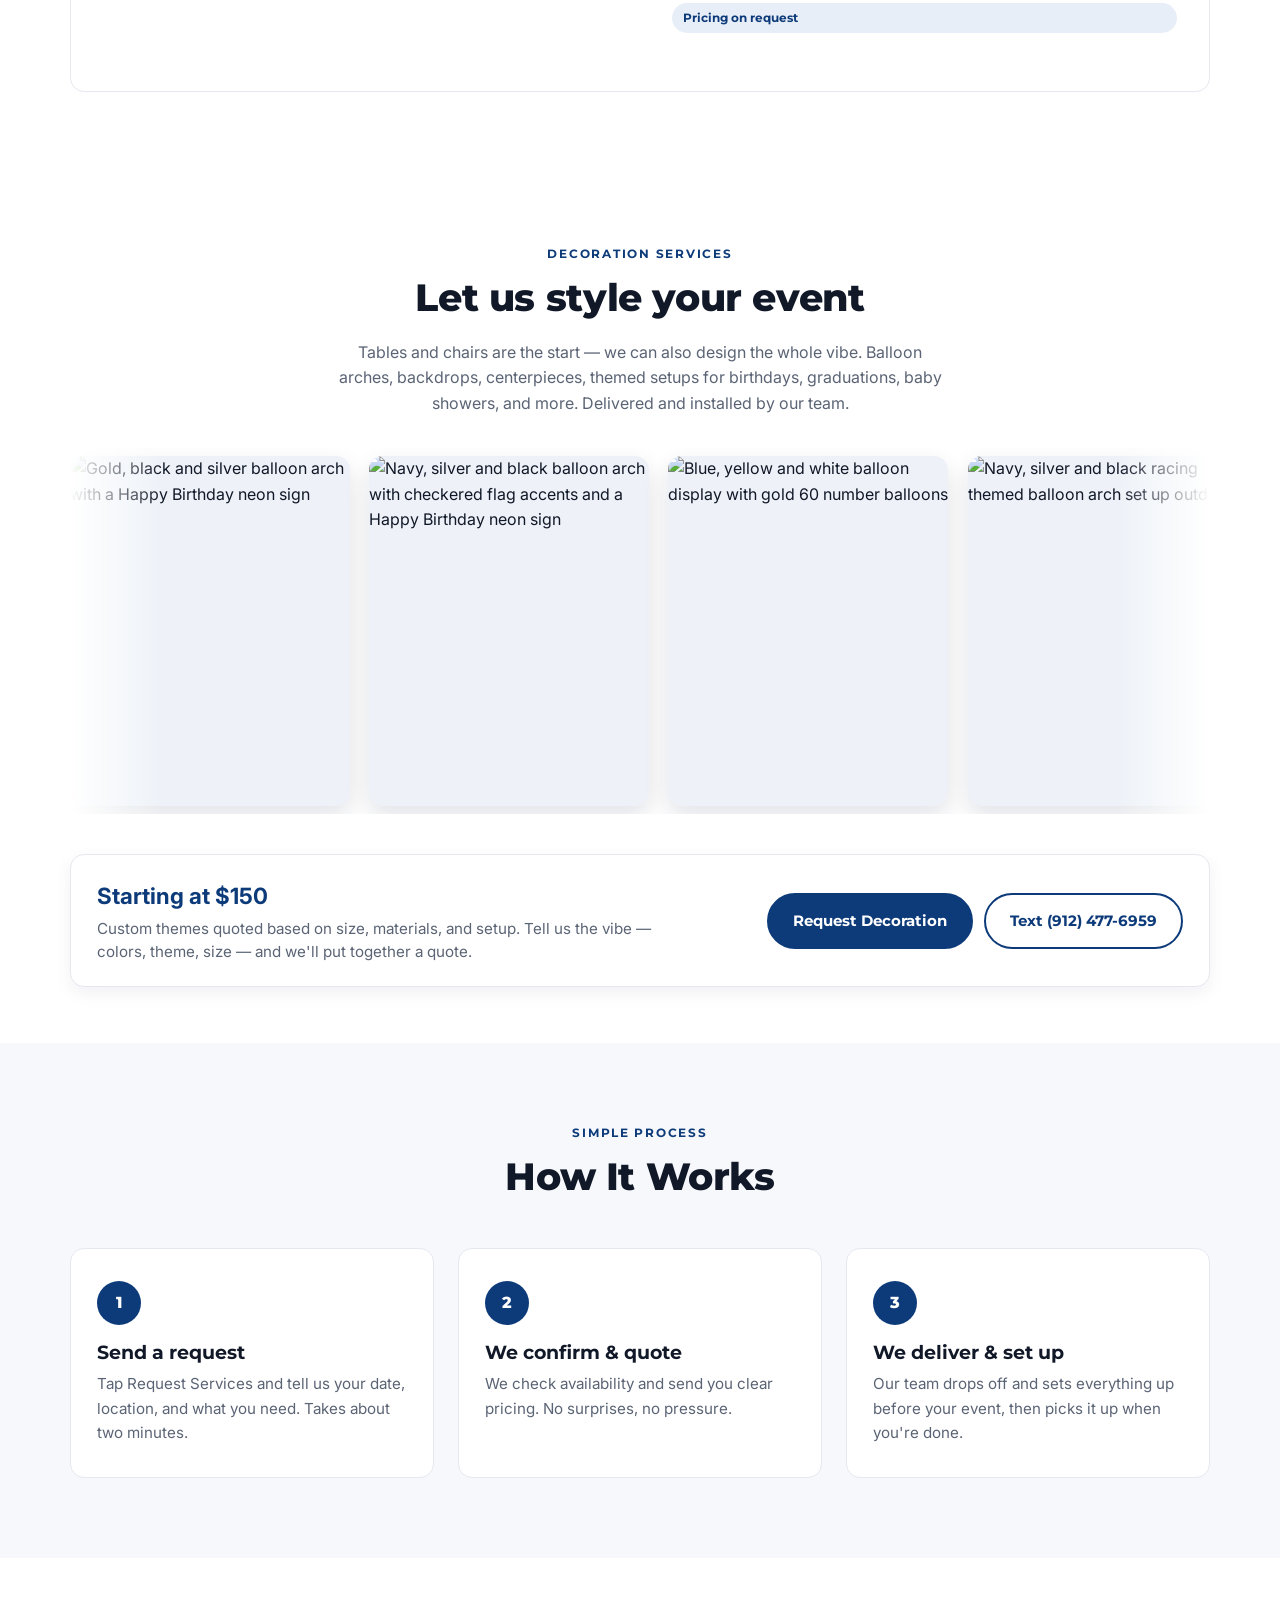
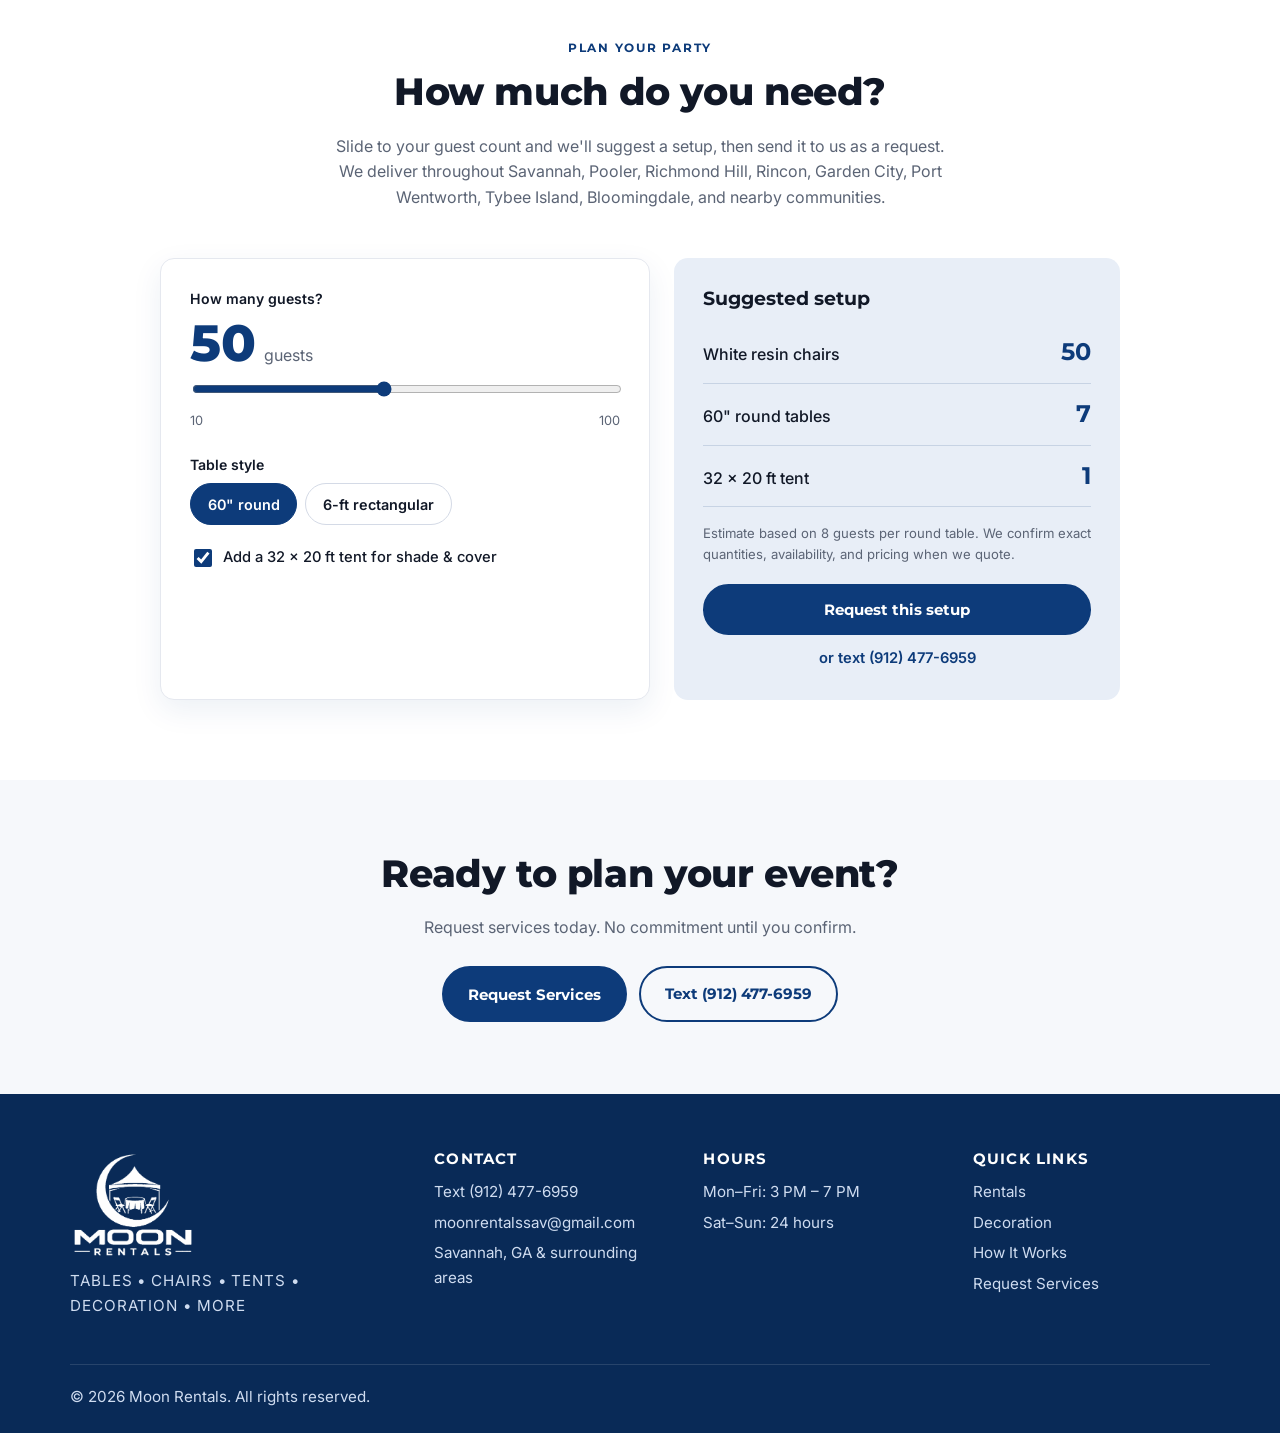
==== commit 41b6b67d: "Video hero, optimize card images, add SEO schema + robots + sitemap" ====
--- a/index.html
+++ b/index.html
@@ -17,6 +17,58 @@
   <meta property="og:image:alt" content="Moon Rentals - Event Rentals Made Simple. Text (912) 477-6959">
   <meta name="twitter:card" content="summary_large_image">
   <meta name="twitter:image" content="https://www.moonrentalsga.com/assets/og-banner.jpg">
+  <link rel="canonical" href="https://www.moonrentalsga.com/">
+  <meta name="theme-color" content="#0d3b7a">
+  <script type="application/ld+json">
+  {
+    "@context": "https://schema.org",
+    "@type": "LocalBusiness",
+    "@id": "https://www.moonrentalsga.com/#business",
+    "name": "Moon Rentals",
+    "description": "Party and event rentals in Savannah, GA. Tables, chairs, tents and balloon decoration, delivered and set up.",
+    "url": "https://www.moonrentalsga.com/",
+    "telephone": "+1-912-477-6959",
+    "email": "moonrentalssav@gmail.com",
+    "image": "https://www.moonrentalsga.com/assets/og-banner.jpg",
+    "priceRange": "$$",
+    "address": {
+      "@type": "PostalAddress",
+      "addressLocality": "Savannah",
+      "addressRegion": "GA",
+      "addressCountry": "US"
+    },
+    "areaServed": [
+      { "@type": "City", "name": "Savannah" },
+      { "@type": "City", "name": "Pooler" },
+      { "@type": "City", "name": "Richmond Hill" },
+      { "@type": "City", "name": "Rincon" },
+      { "@type": "City", "name": "Garden City" },
+      { "@type": "City", "name": "Port Wentworth" },
+      { "@type": "City", "name": "Tybee Island" },
+      { "@type": "City", "name": "Bloomingdale" }
+    ],
+    "openingHoursSpecification": [
+      {
+        "@type": "OpeningHoursSpecification",
+        "dayOfWeek": ["Monday", "Tuesday", "Wednesday", "Thursday", "Friday"],
+        "opens": "15:00",
+        "closes": "19:00"
+      },
+      {
+        "@type": "OpeningHoursSpecification",
+        "dayOfWeek": ["Saturday", "Sunday"],
+        "opens": "00:00",
+        "closes": "23:59"
+      }
+    ],
+    "makesOffer": [
+      { "@type": "Offer", "itemOffered": { "@type": "Service", "name": "White resin chair rental" } },
+      { "@type": "Offer", "itemOffered": { "@type": "Service", "name": "Banquet and round table rental" } },
+      { "@type": "Offer", "itemOffered": { "@type": "Service", "name": "32 x 20 ft party tent rental" } },
+      { "@type": "Offer", "itemOffered": { "@type": "Service", "name": "Balloon decoration and backdrops" } }
+    ]
+  }
+  </script>
   <link rel="preconnect" href="https://fonts.googleapis.com">
   <link rel="preconnect" href="https://fonts.gstatic.com" crossorigin>
   <link href="https://fonts.googleapis.com/css2?family=Montserrat:wght@500;600;700;800&family=Inter:wght@400;500;600&display=swap" rel="stylesheet">
@@ -47,23 +99,25 @@
 
     <!-- HERO -->
     <section class="hero">
+      <video class="hero-video" autoplay muted loop playsinline preload="metadata"
+             poster="assets/hero-poster.jpg" aria-hidden="true" tabindex="-1">
+        <source src="assets/hero.mp4" type="video/mp4">
+      </video>
+      <div class="hero-scrim" aria-hidden="true"></div>
       <div class="container hero-inner">
         <div class="hero-copy">
-          <p class="eyebrow">Savannah, GA &amp; Surrounding Areas</p>
+          <p class="eyebrow eyebrow-light">Savannah, GA &amp; Surrounding Areas</p>
           <h1>Tables, chairs &amp; tents for your next event.</h1>
           <p class="lead">Rentals &amp; decoration delivered and set up on time. Weddings, birthdays, graduations, church events, backyard parties — we've got you covered.</p>
           <div class="hero-actions">
             <button type="button" class="btn btn-primary" data-modal-open>Request Services</button>
-            <a href="sms:+19124776959" class="btn btn-outline">Text (912) 477-6959</a>
+            <a href="sms:+19124776959" class="btn btn-ghost">Text (912) 477-6959</a>
           </div>
           <ul class="hero-points">
             <li>Delivery &amp; setup available</li>
             <li>Fast quote turnaround</li>
             <li>Locally owned in Savannah</li>
           </ul>
-        </div>
-        <div class="hero-visual">
-          <img class="hero-img" src="assets/shot1.png" alt="32 by 20 foot white party tent set up on a lawn under live oaks in Savannah" width="1586" height="992">
         </div>
       </div>
     </section>
@@ -79,7 +133,7 @@
 
         <div class="grid cards">
           <article class="card">
-            <img class="card-img" src="assets/shot3.png" alt="White resin folding chair with padded seat" width="1536" height="1024" loading="lazy">
+            <img class="card-img" src="/_vercel/image?url=%2Fassets%2Fshot3.png&amp;w=960&amp;q=75" srcset="/_vercel/image?url=%2Fassets%2Fshot3.png&amp;w=480&amp;q=75 480w, /_vercel/image?url=%2Fassets%2Fshot3.png&amp;w=960&amp;q=75 960w" sizes="(max-width: 720px) calc(100vw - 2rem), (max-width: 960px) 45vw, 360px" alt="White resin folding chair with padded seat" width="1536" height="1024" loading="lazy" decoding="async">
             <div class="card-body">
               <h3>White Resin Chairs</h3>
               <p>Classic white folding chairs with padded seats. Perfect for weddings and formal events.</p>
@@ -87,7 +141,7 @@
             </div>
           </article>
           <article class="card">
-            <img class="card-img" src="assets/table-6ft.jpg" alt="White 6-foot folding banquet table with two white resin chairs" width="800" height="533" loading="lazy">
+            <img class="card-img" src="/_vercel/image?url=%2Fassets%2Ftable-6ft.jpg&amp;w=960&amp;q=75" srcset="/_vercel/image?url=%2Fassets%2Ftable-6ft.jpg&amp;w=480&amp;q=75 480w, /_vercel/image?url=%2Fassets%2Ftable-6ft.jpg&amp;w=960&amp;q=75 960w" sizes="(max-width: 720px) calc(100vw - 2rem), (max-width: 960px) 45vw, 360px" alt="White 6-foot folding banquet table with two white resin chairs" width="800" height="533" loading="lazy" decoding="async">
             <div class="card-body">
               <h3>6-ft Banquet Tables</h3>
               <p>Rectangular tables that seat 6–8 guests. Great for dining, buffets, and gift tables.</p>
@@ -95,7 +149,7 @@
             </div>
           </article>
           <article class="card">
-            <img class="card-img" src="assets/table-round-60.jpg" alt="60 inch round table surrounded by eight white resin chairs" width="800" height="533" loading="lazy">
+            <img class="card-img" src="/_vercel/image?url=%2Fassets%2Ftable-round-60.jpg&amp;w=960&amp;q=75" srcset="/_vercel/image?url=%2Fassets%2Ftable-round-60.jpg&amp;w=480&amp;q=75 480w, /_vercel/image?url=%2Fassets%2Ftable-round-60.jpg&amp;w=960&amp;q=75 960w" sizes="(max-width: 720px) calc(100vw - 2rem), (max-width: 960px) 45vw, 360px" alt="60 inch round table surrounded by eight white resin chairs" width="800" height="533" loading="lazy" decoding="async">
             <div class="card-body">
               <h3>60" Round Tables</h3>
               <p>Round tables that seat 8 guests comfortably. The go-to choice for receptions and dinners.</p>
@@ -103,7 +157,7 @@
             </div>
           </article>
           <article class="card card-wide">
-            <img class="card-img" src="assets/tent-card.jpg" alt="Open end of a 32 by 20 foot white party tent with tables set up inside" width="860" height="550" loading="lazy">
+            <img class="card-img" src="/_vercel/image?url=%2Fassets%2Ftent-card.jpg&amp;w=1280&amp;q=75" srcset="/_vercel/image?url=%2Fassets%2Ftent-card.jpg&amp;w=640&amp;q=75 640w, /_vercel/image?url=%2Fassets%2Ftent-card.jpg&amp;w=1280&amp;q=75 1280w" sizes="(max-width: 720px) calc(100vw - 2rem), 560px" alt="Open end of a 32 by 20 foot white party tent with tables set up inside" width="860" height="550" loading="lazy" decoding="async">
             <div class="card-body">
               <h3>32 × 20 ft Tent</h3>
               <p>Shade and shelter for up to roughly 60 seated guests. Professionally set up and taken down by our team.</p>
--- a/style.css
+++ b/style.css
@@ -80,11 +80,64 @@
 .nav-toggle span { display: block; width: 24px; height: 2.5px; background: var(--ink); border-radius: 2px; }
 
 /* Hero */
-.hero { padding: 4.5rem 0 4rem; background: linear-gradient(180deg, #fff 0%, var(--bg-alt) 100%); }
-.hero-inner { display: grid; grid-template-columns: 1.1fr 1fr; gap: 3rem; align-items: center; }
+.hero {
+  position: relative;
+  isolation: isolate;
+  overflow: hidden;
+  background: var(--navy-dark);
+  padding: 5.5rem 0 5rem;
+  min-height: clamp(500px, 68vh, 700px);
+  display: flex;
+  align-items: center;
+}
+.hero-video {
+  position: absolute;
+  inset: 0;
+  width: 100%;
+  height: 100%;
+  object-fit: cover;
+  object-position: center 45%;
+  z-index: -2;
+  pointer-events: none;
+}
+.hero-scrim {
+  position: absolute;
+  inset: 0;
+  z-index: -1;
+  background:
+    linear-gradient(180deg,
+      rgba(7, 32, 68, 0.80) 0%,
+      rgba(7, 32, 68, 0.62) 42%,
+      rgba(7, 32, 68, 0.86) 100%);
+}
+.hero-inner { width: min(1140px, 100% - 2rem); }
+.hero-copy { max-width: 680px; }
+.hero h1 { color: #fff; text-shadow: 0 2px 18px rgba(0, 0, 0, 0.35); }
+.hero .lead { color: #e4ecf8; max-width: 580px; text-shadow: 0 1px 10px rgba(0, 0, 0, 0.3); }
 .hero-actions { display: flex; gap: 0.8rem; flex-wrap: wrap; margin: 1.6rem 0; }
-.hero-points { list-style: none; padding: 0; margin: 0; display: flex; gap: 1.4rem; flex-wrap: wrap; color: var(--muted); font-size: 0.92rem; }
-.hero-points li::before { content: "✓"; color: var(--navy); font-weight: 800; margin-right: 0.45rem; }
+.hero-points {
+  list-style: none; padding: 0; margin: 0;
+  display: flex; gap: 1.4rem; flex-wrap: wrap;
+  color: #d4e1f3; font-size: 0.92rem;
+}
+.hero-points li::before { content: "✓"; color: #7fb3f5; font-weight: 800; margin-right: 0.45rem; }
+
+/* Ghost button — outline style that reads on a dark background */
+.btn-ghost {
+  background: rgba(255, 255, 255, 0.10);
+  color: #fff;
+  border-color: rgba(255, 255, 255, 0.65);
+  backdrop-filter: blur(4px);
+}
+.btn-ghost:hover { background: rgba(255, 255, 255, 0.2); border-color: #fff; }
+
+/* Honour reduced-motion: freeze on the poster frame instead of playing */
+@media (prefers-reduced-motion: reduce) {
+  .hero-video { display: none; }
+  .hero {
+    background: var(--navy-dark) url("assets/hero-poster.jpg") center 45% / cover no-repeat;
+  }
+}
 
 /* Placeholders */
 .placeholder {
@@ -115,7 +168,6 @@
 .card:hover { transform: translateY(-3px); box-shadow: var(--shadow); }
 img.card-img, .card-wide img.card-img { display: block; width: 100%; height: auto; border: 0; object-fit: cover; }
 .card-wide img.card-img { height: 100%; aspect-ratio: auto; min-height: 240px; max-height: 340px; }
-.hero-img { display: block; width: 100%; height: auto; aspect-ratio: 16/10; object-fit: cover; border-radius: var(--radius); box-shadow: var(--shadow); }
 .card-body { padding: 1.25rem 1.35rem 1.4rem; }
 .card-body p { color: var(--muted); font-size: 0.95rem; margin-bottom: 0.8rem; }
 .price {
@@ -219,8 +271,7 @@
   .cards { grid-template-columns: repeat(2, 1fr); }
   .card-wide { grid-column: span 2; }
   .steps { grid-template-columns: 1fr; }
-  .hero-inner, .area-inner { grid-template-columns: 1fr; }
-  .hero-visual { order: -1; }
+  .area-inner { grid-template-columns: 1fr; }
   .footer-inner { grid-template-columns: 1fr 1fr; }
 }
 @media (max-width: 720px) {
@@ -234,7 +285,8 @@
   .nav-links a { padding: 0.8rem 0.4rem; border-bottom: 1px solid var(--line); }
   .nav-links .btn { margin-top: 0.8rem; border-bottom: 0; }
   .brand-logo { height: 50px; }
-  .hero { padding: 2.5rem 0 3rem; }
+  .hero { padding: 3.5rem 0 3.5rem; min-height: clamp(440px, 74vh, 560px); }
+  .hero h1 { font-size: clamp(1.9rem, 8vw, 2.4rem); }
   .section { padding: 3.5rem 0; }
   .cards { grid-template-columns: 1fr; }
   .card-wide { grid-column: span 1; grid-template-columns: 1fr; }
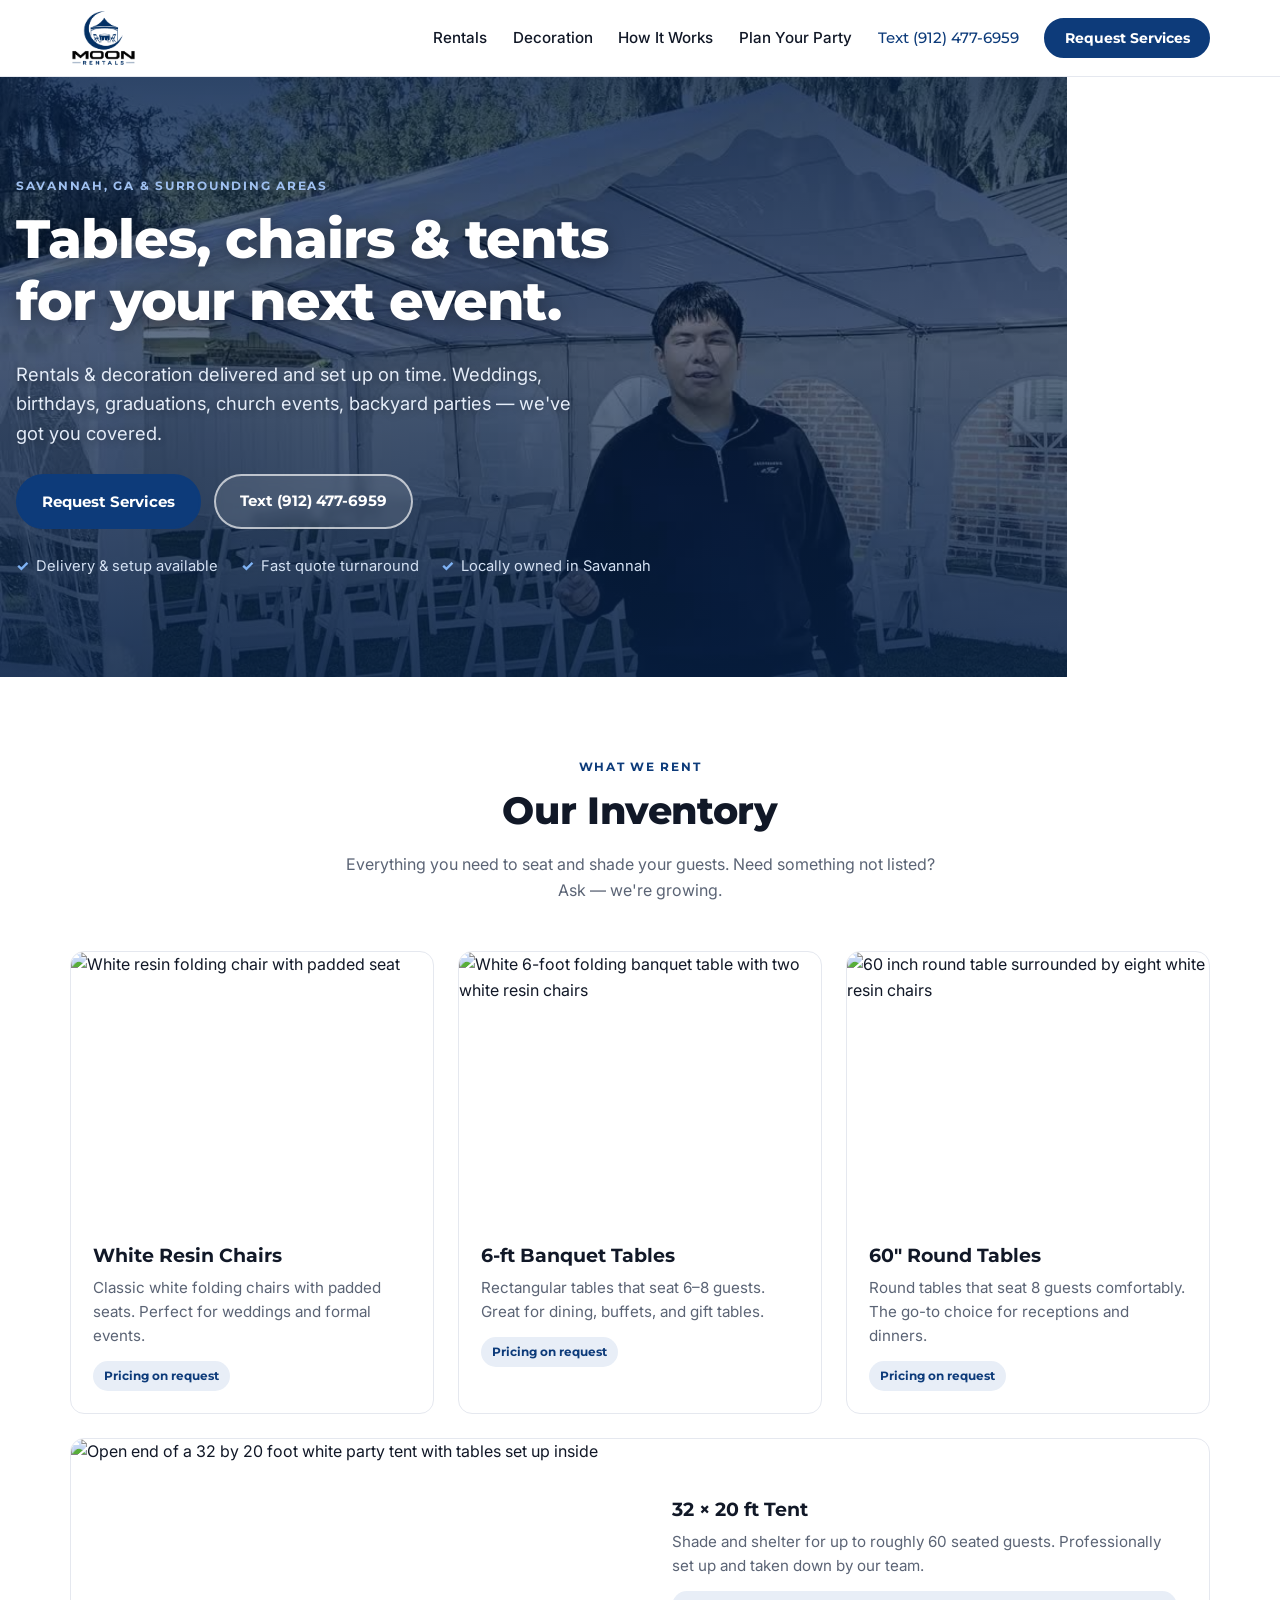
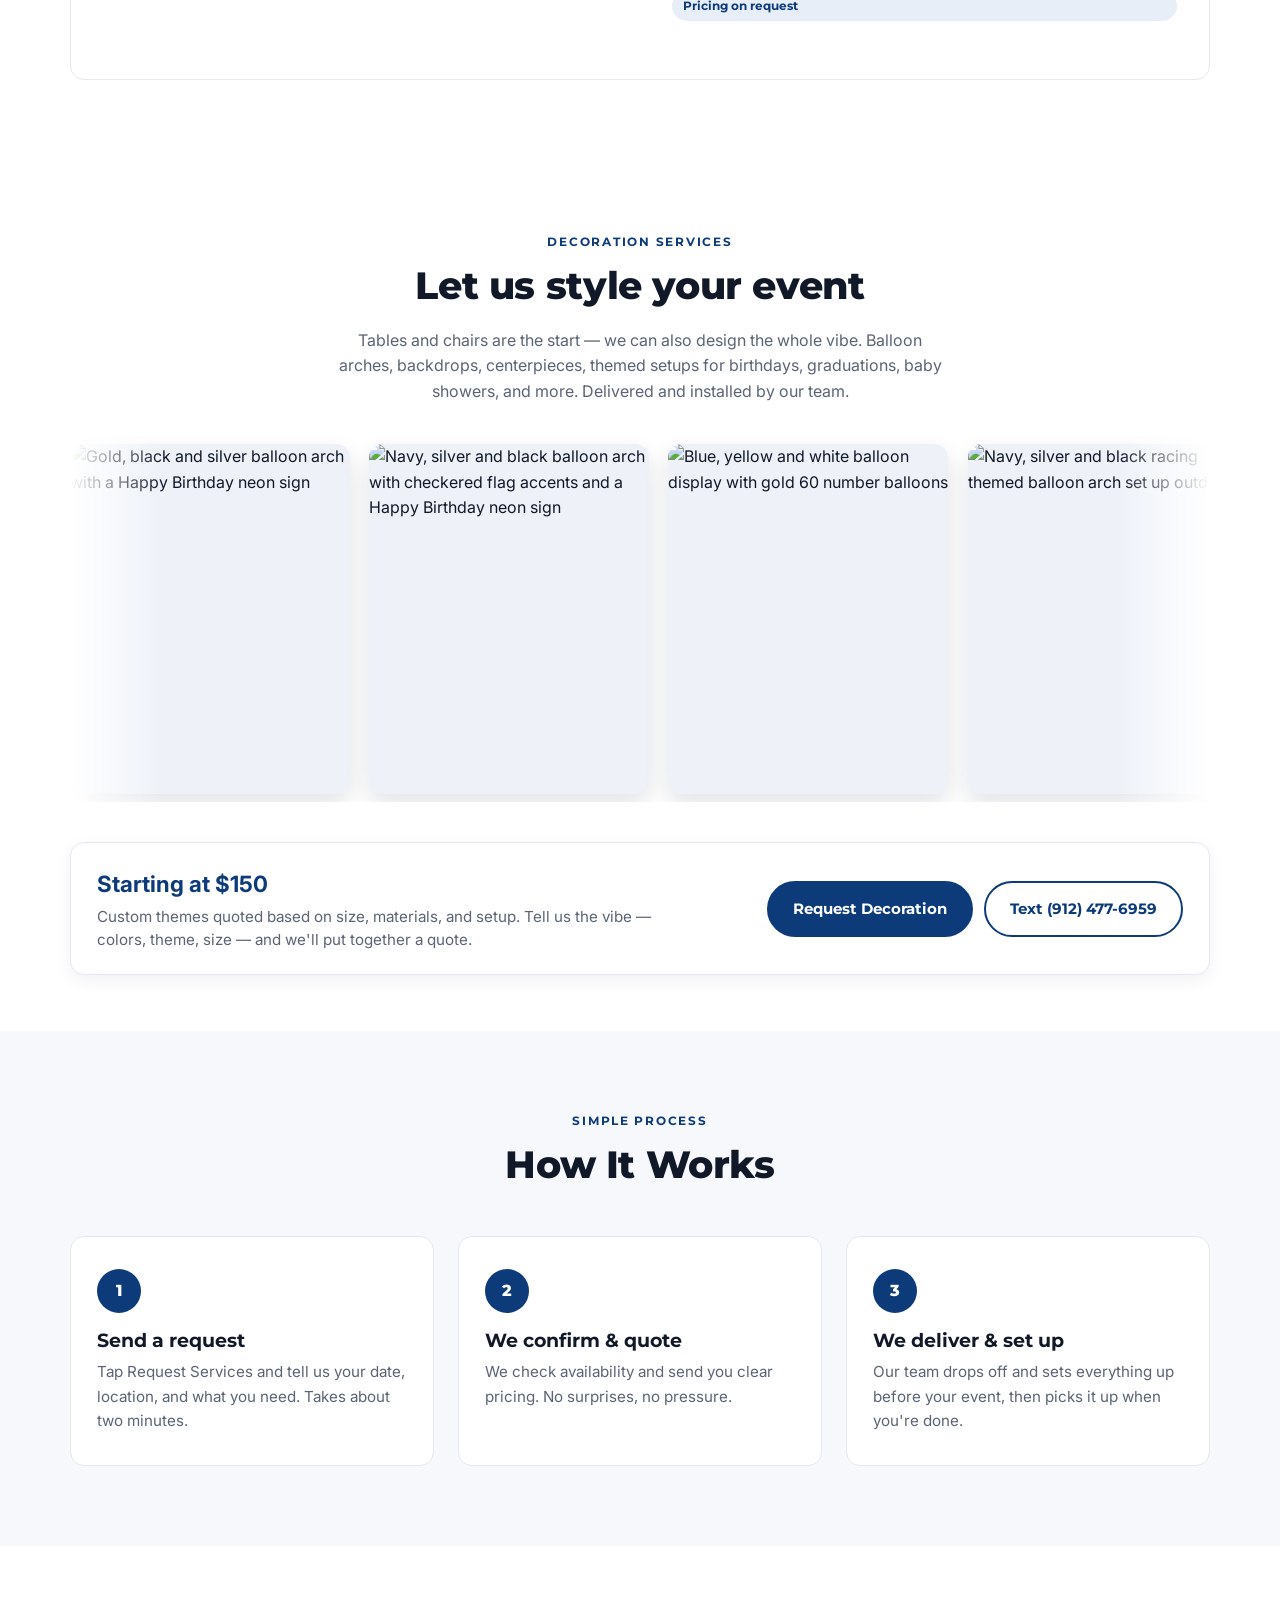
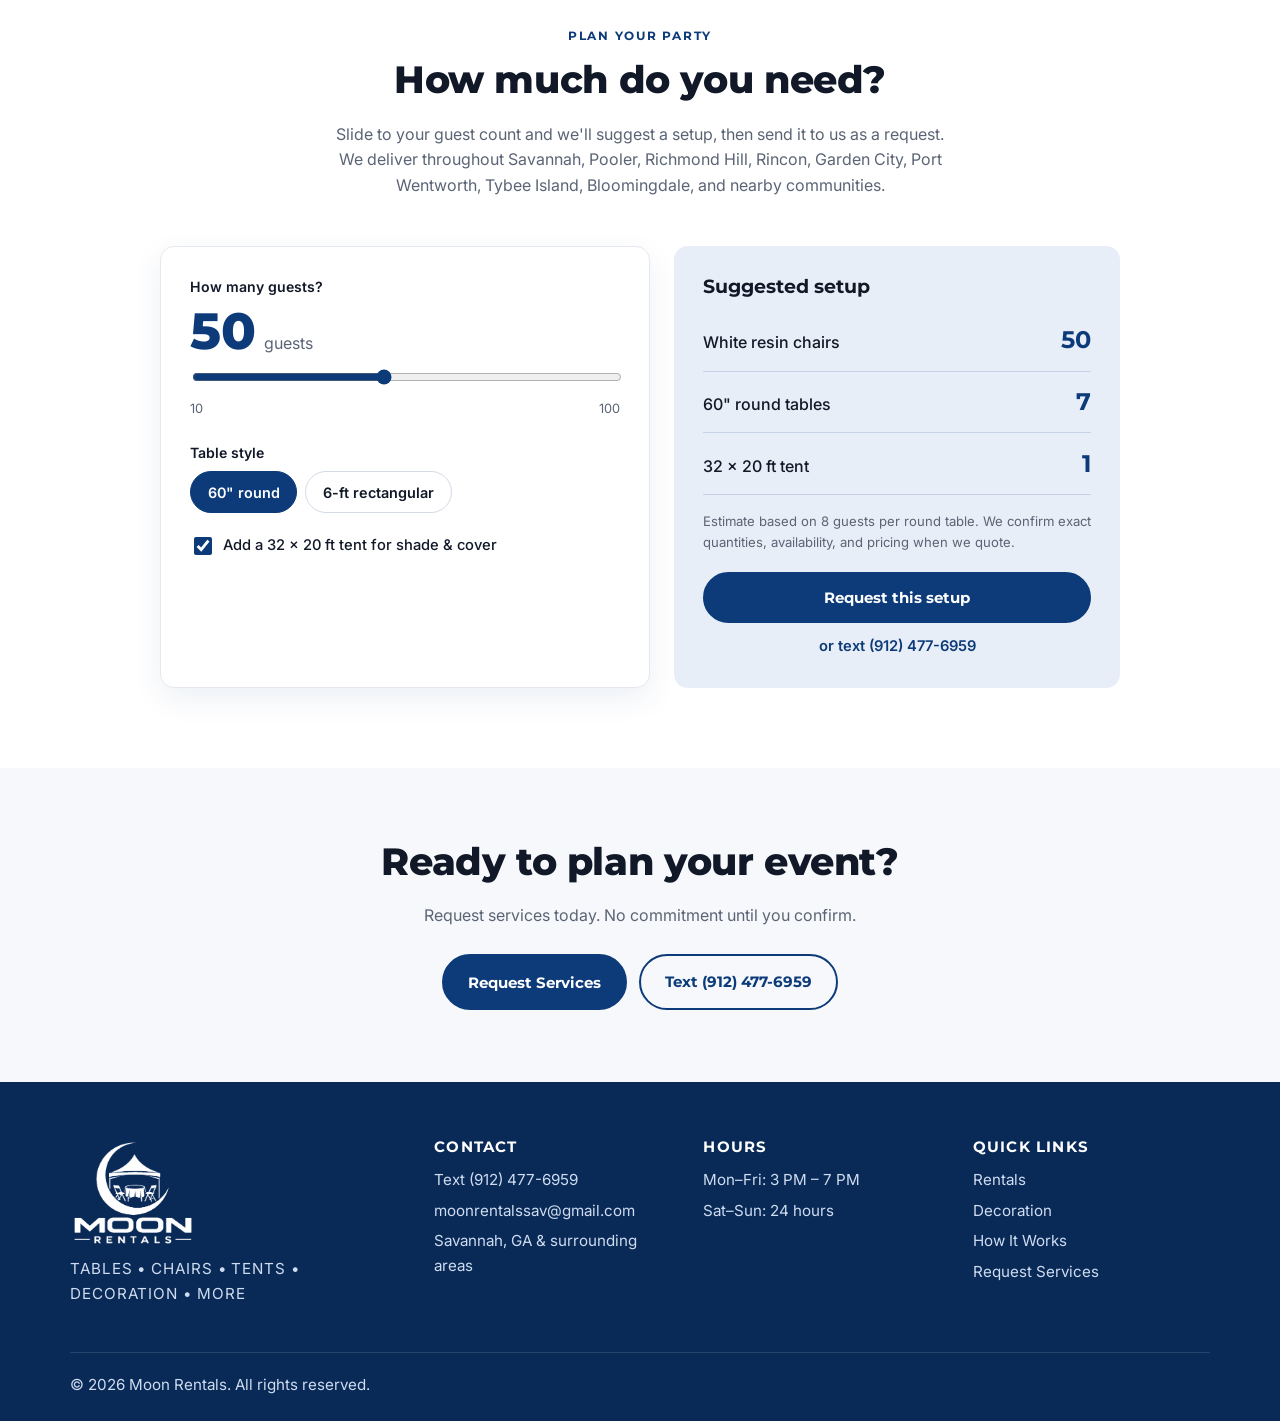
==== commit 7d137942: "Serve a phone-cropped hero video so it is not heavily zoomed" ====
--- a/index.html
+++ b/index.html
@@ -100,9 +100,22 @@
     <!-- HERO -->
     <section class="hero">
       <video class="hero-video" autoplay muted loop playsinline preload="metadata"
-             poster="assets/hero-poster.jpg" aria-hidden="true" tabindex="-1">
-        <source src="assets/hero.mp4" type="video/mp4">
+             poster="assets/hero-poster.jpg" aria-hidden="true" tabindex="-1"
+             data-wide="assets/hero.mp4" data-wide-poster="assets/hero-poster.jpg"
+             data-narrow="assets/hero-mobile.mp4" data-narrow-poster="assets/hero-poster-mobile.jpg">
       </video>
+      <script>
+        /* Pick the hero clip before first paint. A `media` attribute on <source>
+           is not reliably honoured inside <video>, and two <video> elements
+           toggled with CSS would download both files. */
+        (function () {
+          var v = document.querySelector('.hero-video');
+          if (!v) return;
+          var narrow = window.matchMedia('(max-width: 720px)').matches;
+          v.poster = narrow ? v.dataset.narrowPoster : v.dataset.widePoster;
+          v.src = narrow ? v.dataset.narrow : v.dataset.wide;
+        })();
+      </script>
       <div class="hero-scrim" aria-hidden="true"></div>
       <div class="container hero-inner">
         <div class="hero-copy">
--- a/style.css
+++ b/style.css
@@ -82,14 +82,18 @@
 /* Hero */
 .hero {
   position: relative;
-  isolation: isolate;
   overflow: hidden;
   background: var(--navy-dark);
-  padding: 5.5rem 0 5rem;
-  min-height: clamp(500px, 68vh, 700px);
+  padding: 3.5rem 0;
+  /* Roughly the shape of the source footage, capped so it never dominates */
+  aspect-ratio: 16 / 9;
+  min-height: 430px;
+  max-height: 600px;
   display: flex;
   align-items: center;
 }
+/* NOTE: these layers use positive z-index on purpose. A negative z-index on a
+   <video> makes iOS Safari paint it over the hero text until a repaint. */
 .hero-video {
   position: absolute;
   inset: 0;
@@ -97,20 +101,24 @@
   height: 100%;
   object-fit: cover;
   object-position: center 45%;
-  z-index: -2;
+  z-index: 0;
   pointer-events: none;
 }
 .hero-scrim {
   position: absolute;
   inset: 0;
-  z-index: -1;
+  z-index: 1;
   background:
     linear-gradient(180deg,
       rgba(7, 32, 68, 0.80) 0%,
       rgba(7, 32, 68, 0.62) 42%,
       rgba(7, 32, 68, 0.86) 100%);
 }
-.hero-inner { width: min(1140px, 100% - 2rem); }
+.hero-inner {
+  position: relative;
+  z-index: 2;
+  width: min(1140px, 100% - 2rem);
+}
 .hero-copy { max-width: 680px; }
 .hero h1 { color: #fff; text-shadow: 0 2px 18px rgba(0, 0, 0, 0.35); }
 .hero .lead { color: #e4ecf8; max-width: 580px; text-shadow: 0 1px 10px rgba(0, 0, 0, 0.3); }
@@ -127,7 +135,8 @@
   background: rgba(255, 255, 255, 0.10);
   color: #fff;
   border-color: rgba(255, 255, 255, 0.65);
-  backdrop-filter: blur(4px);
+  -webkit-backdrop-filter: blur(4px);
+          backdrop-filter: blur(4px);
 }
 .btn-ghost:hover { background: rgba(255, 255, 255, 0.2); border-color: #fff; }
 
@@ -137,6 +146,9 @@
   .hero {
     background: var(--navy-dark) url("assets/hero-poster.jpg") center 45% / cover no-repeat;
   }
+}
+@media (prefers-reduced-motion: reduce) and (max-width: 720px) {
+  .hero { background-image: url("assets/hero-poster-mobile.jpg"); }
 }
 
 /* Placeholders */
@@ -285,8 +297,15 @@
   .nav-links a { padding: 0.8rem 0.4rem; border-bottom: 1px solid var(--line); }
   .nav-links .btn { margin-top: 0.8rem; border-bottom: 0; }
   .brand-logo { height: 50px; }
-  .hero { padding: 3.5rem 0 3.5rem; min-height: clamp(440px, 74vh, 560px); }
+  /* On phones let the copy set the height — a 16:9 box would be far too short */
+  .hero {
+    aspect-ratio: auto;
+    min-height: 0;
+    max-height: none;
+    padding: 2.75rem 0 3rem;
+  }
   .hero h1 { font-size: clamp(1.9rem, 8vw, 2.4rem); }
+  .hero .lead { font-size: 1.02rem; }
   .section { padding: 3.5rem 0; }
   .cards { grid-template-columns: 1fr; }
   .card-wide { grid-column: span 1; grid-template-columns: 1fr; }
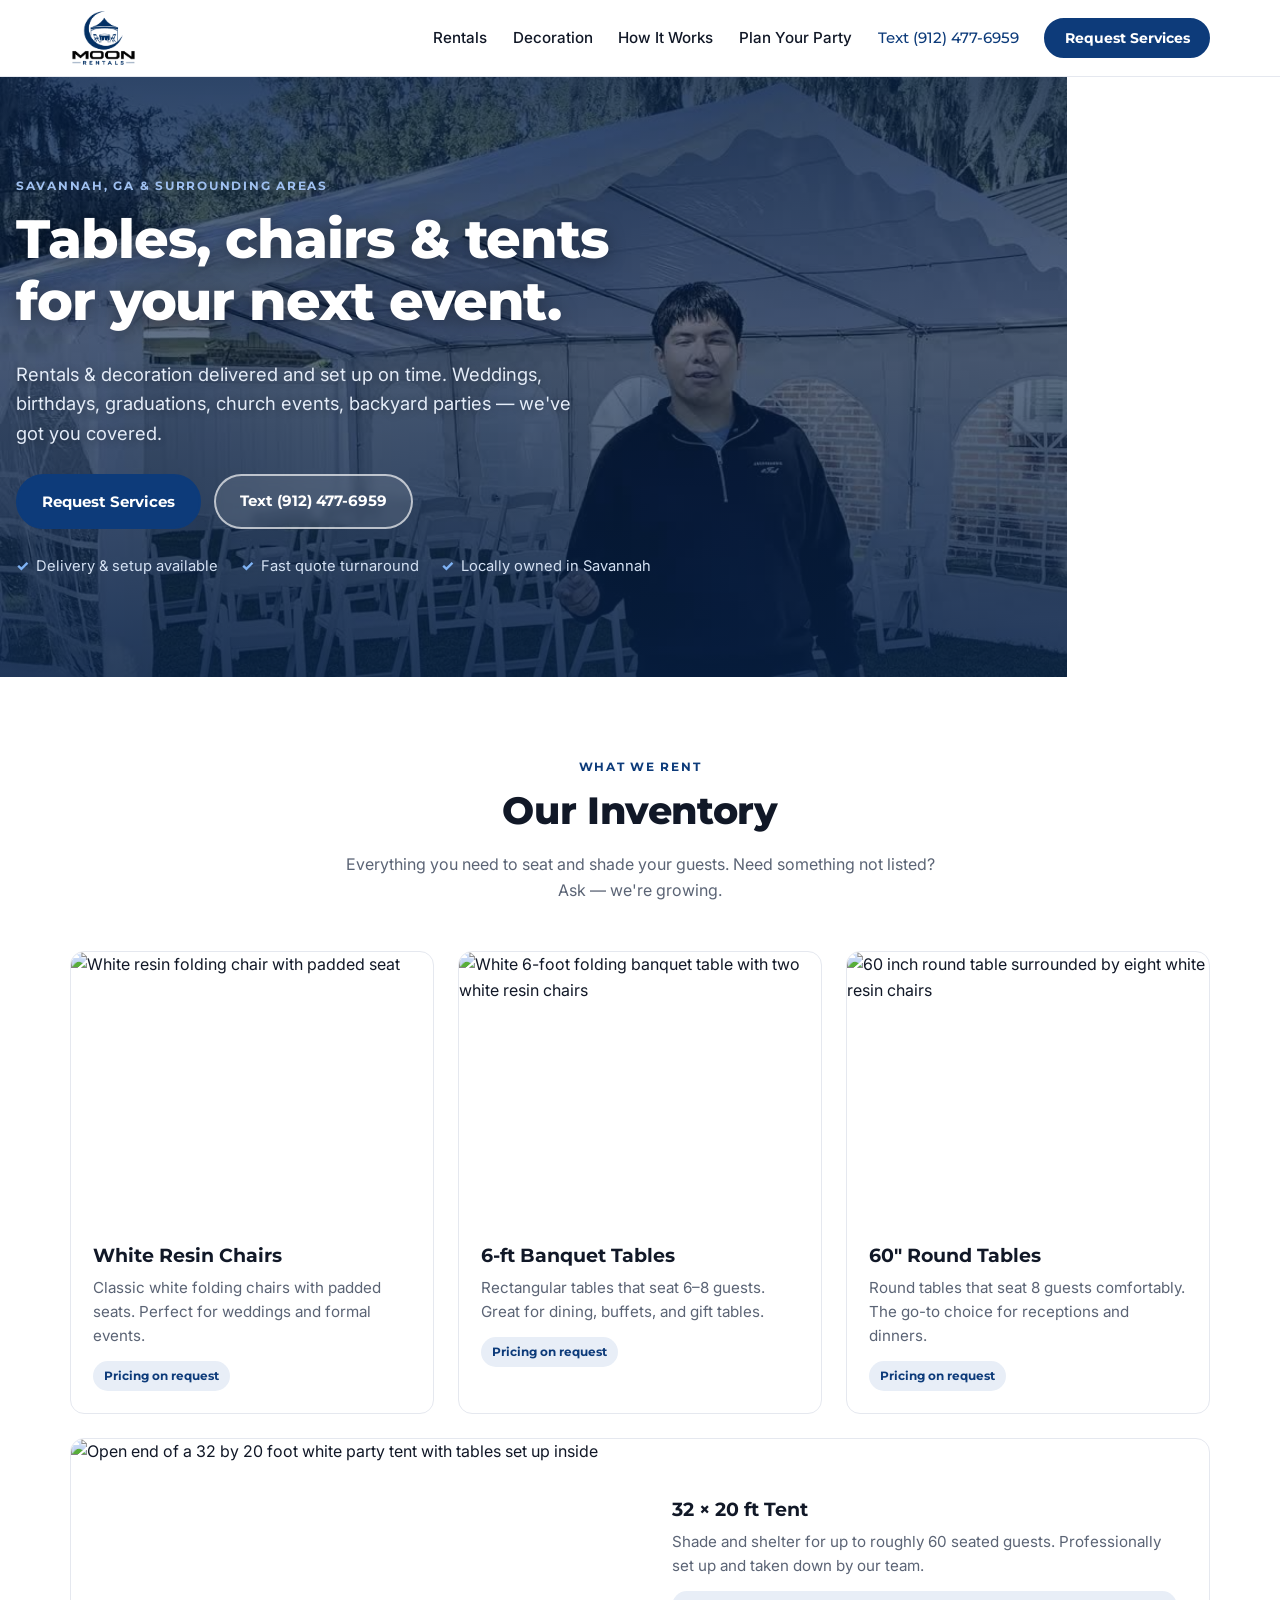
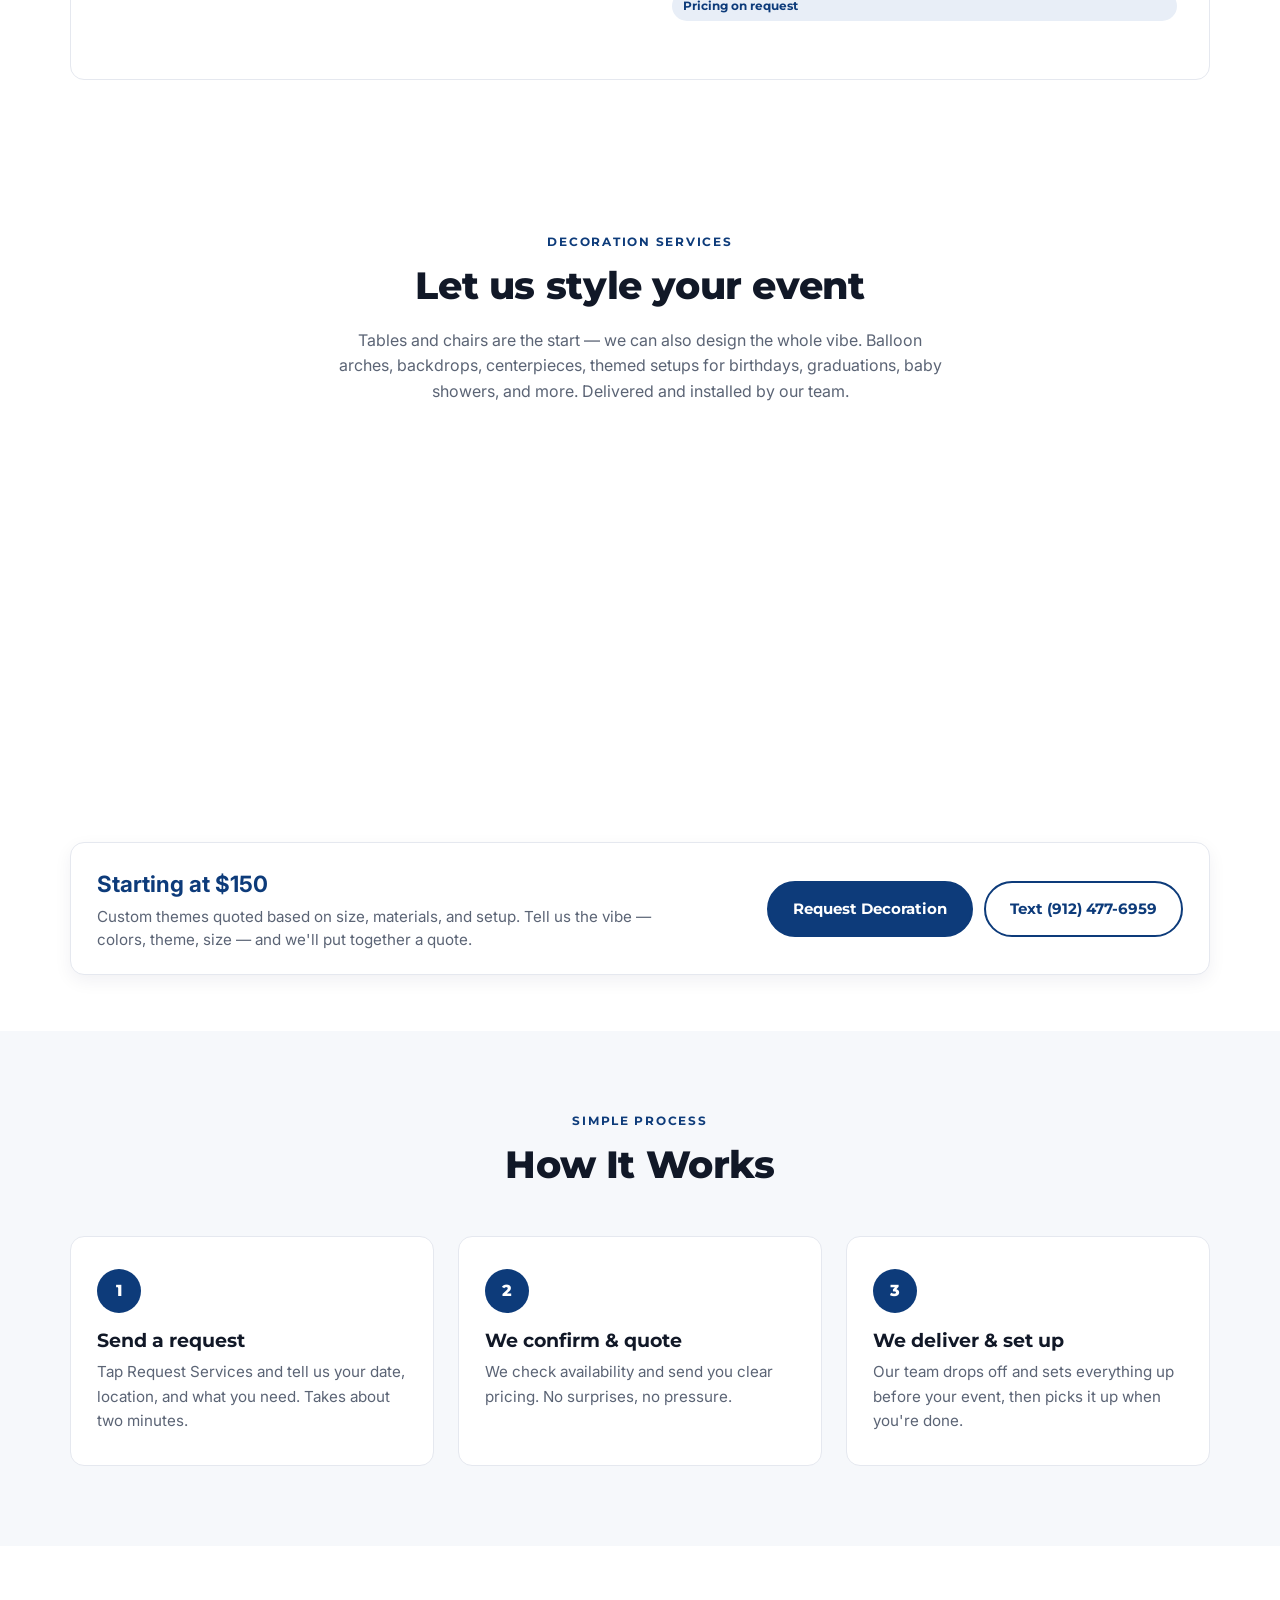
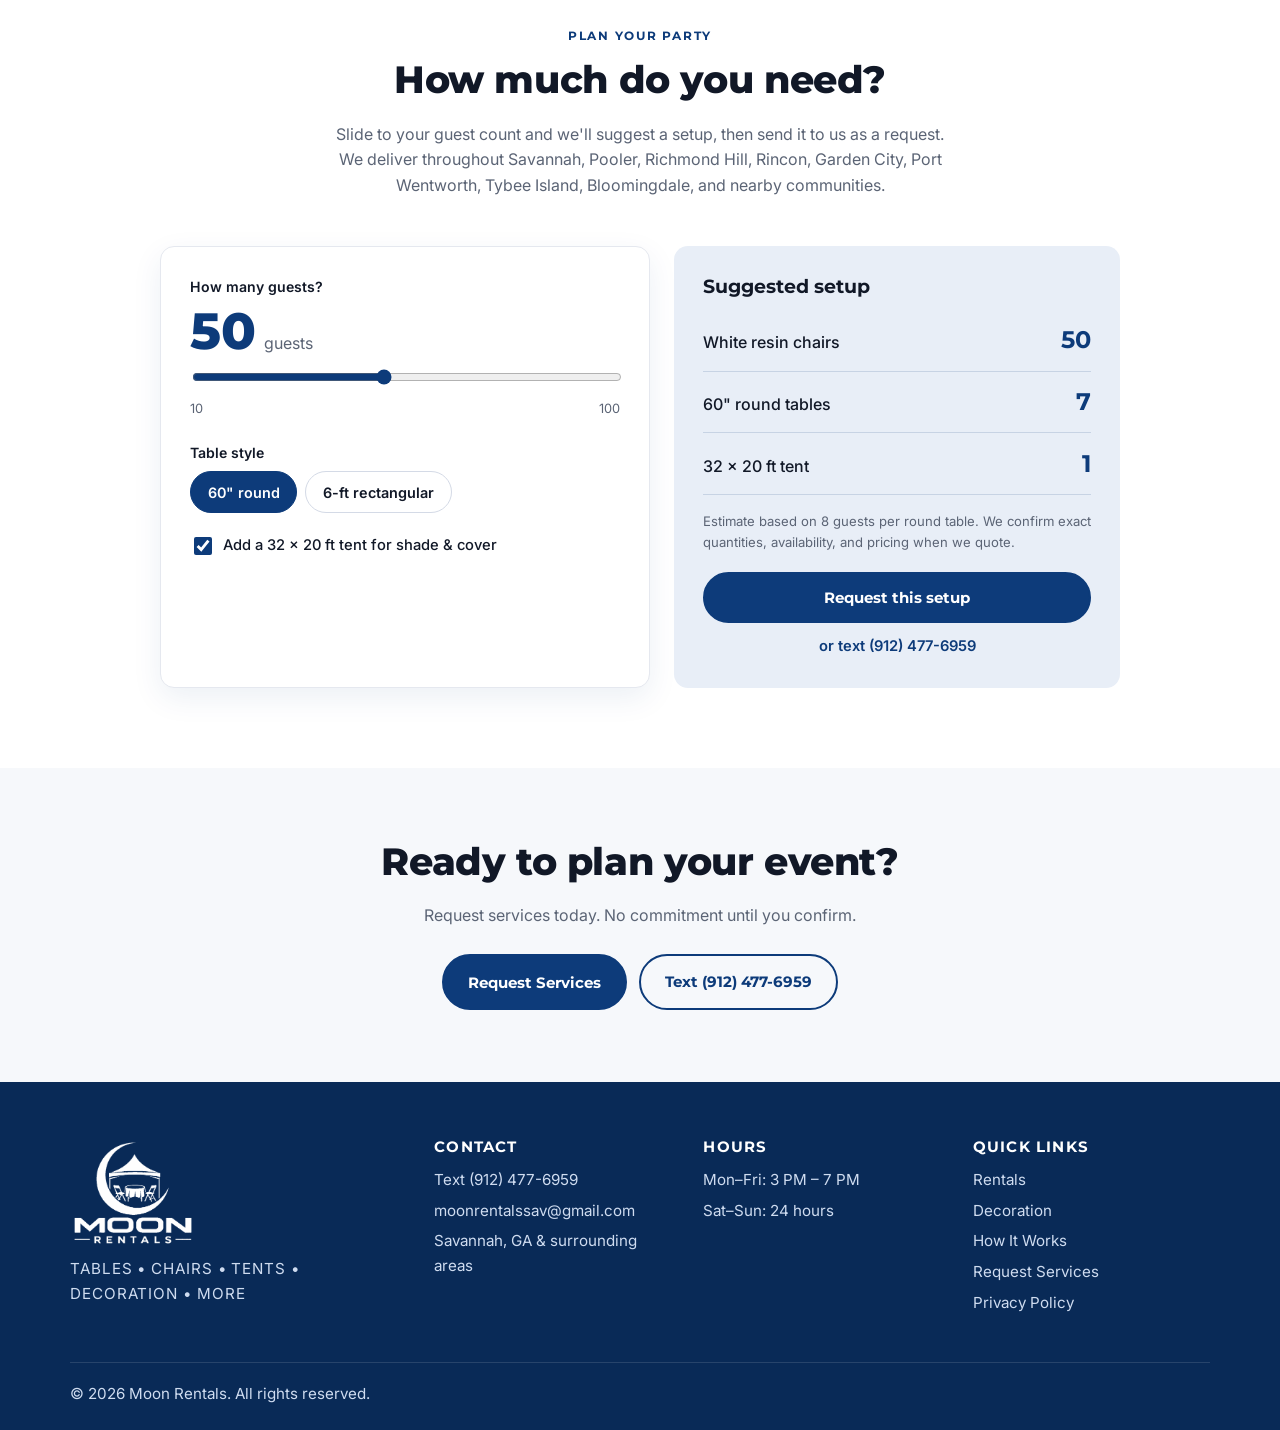
==== commit 70e3181b: "Link privacy policy from the footer Co-Authored-By: Claude Opus 5 <noreply@anthropic.com> Claude-Se" ====
--- a/index.html
+++ b/index.html
@@ -313,6 +313,7 @@
         <p><a href="#decoration">Decoration</a></p>
         <p><a href="#how">How It Works</a></p>
         <p><button type="button" class="link-btn" data-modal-open>Request Services</button></p>
+        <p><a href="/privacy">Privacy Policy</a></p>
       </div>
     </div>
     <div class="container footer-bottom">
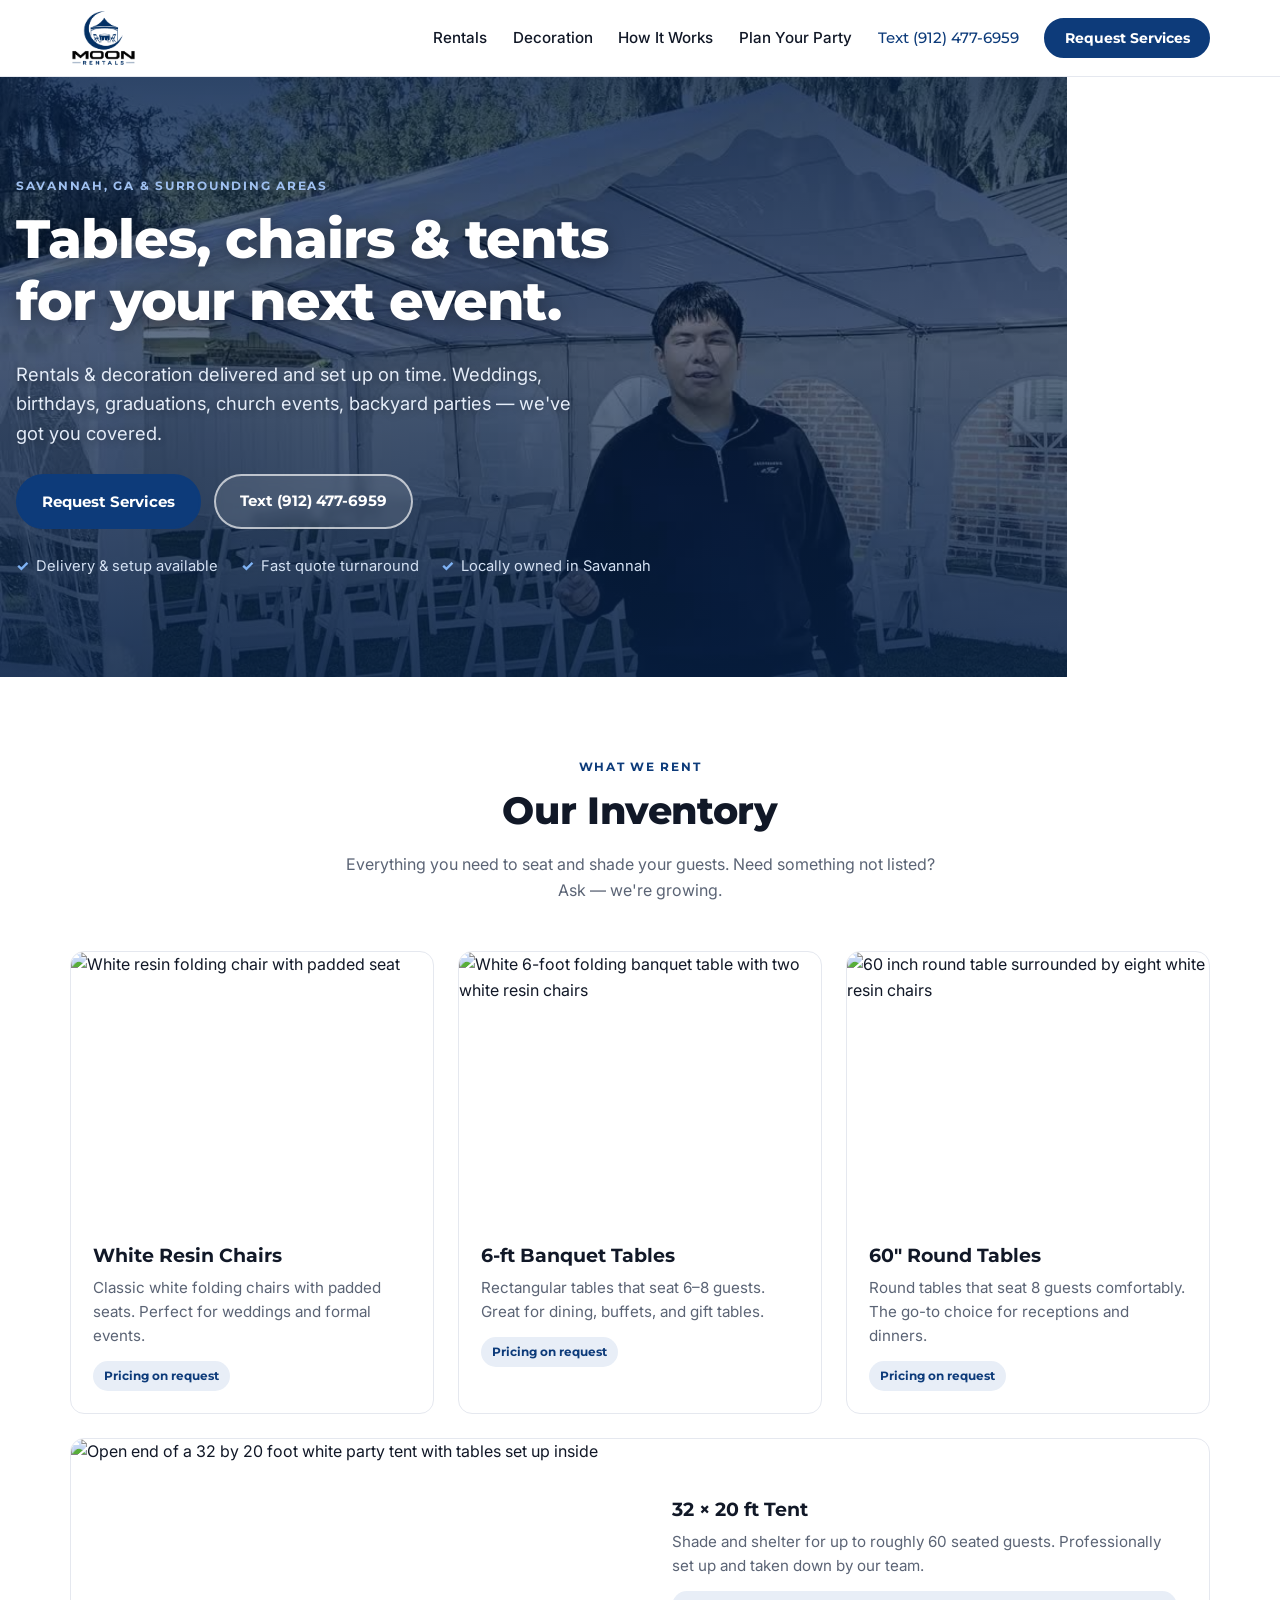
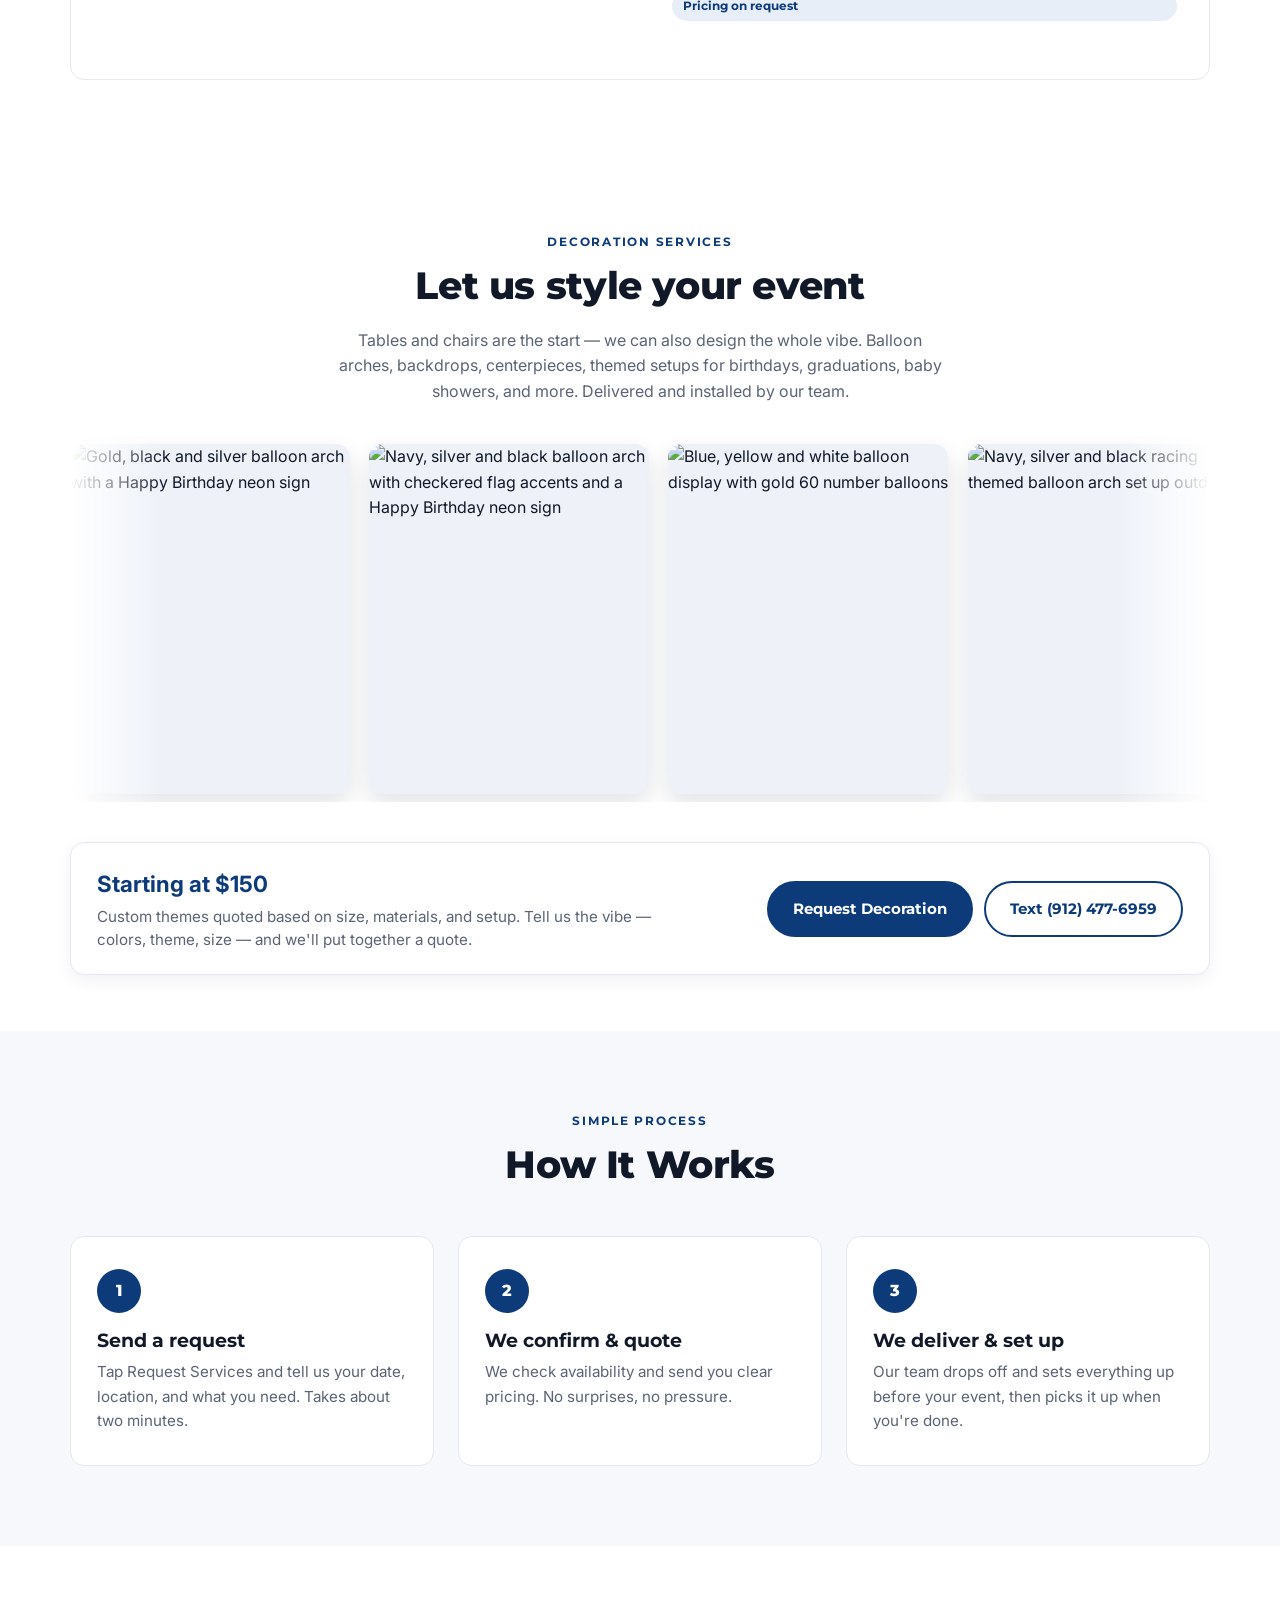
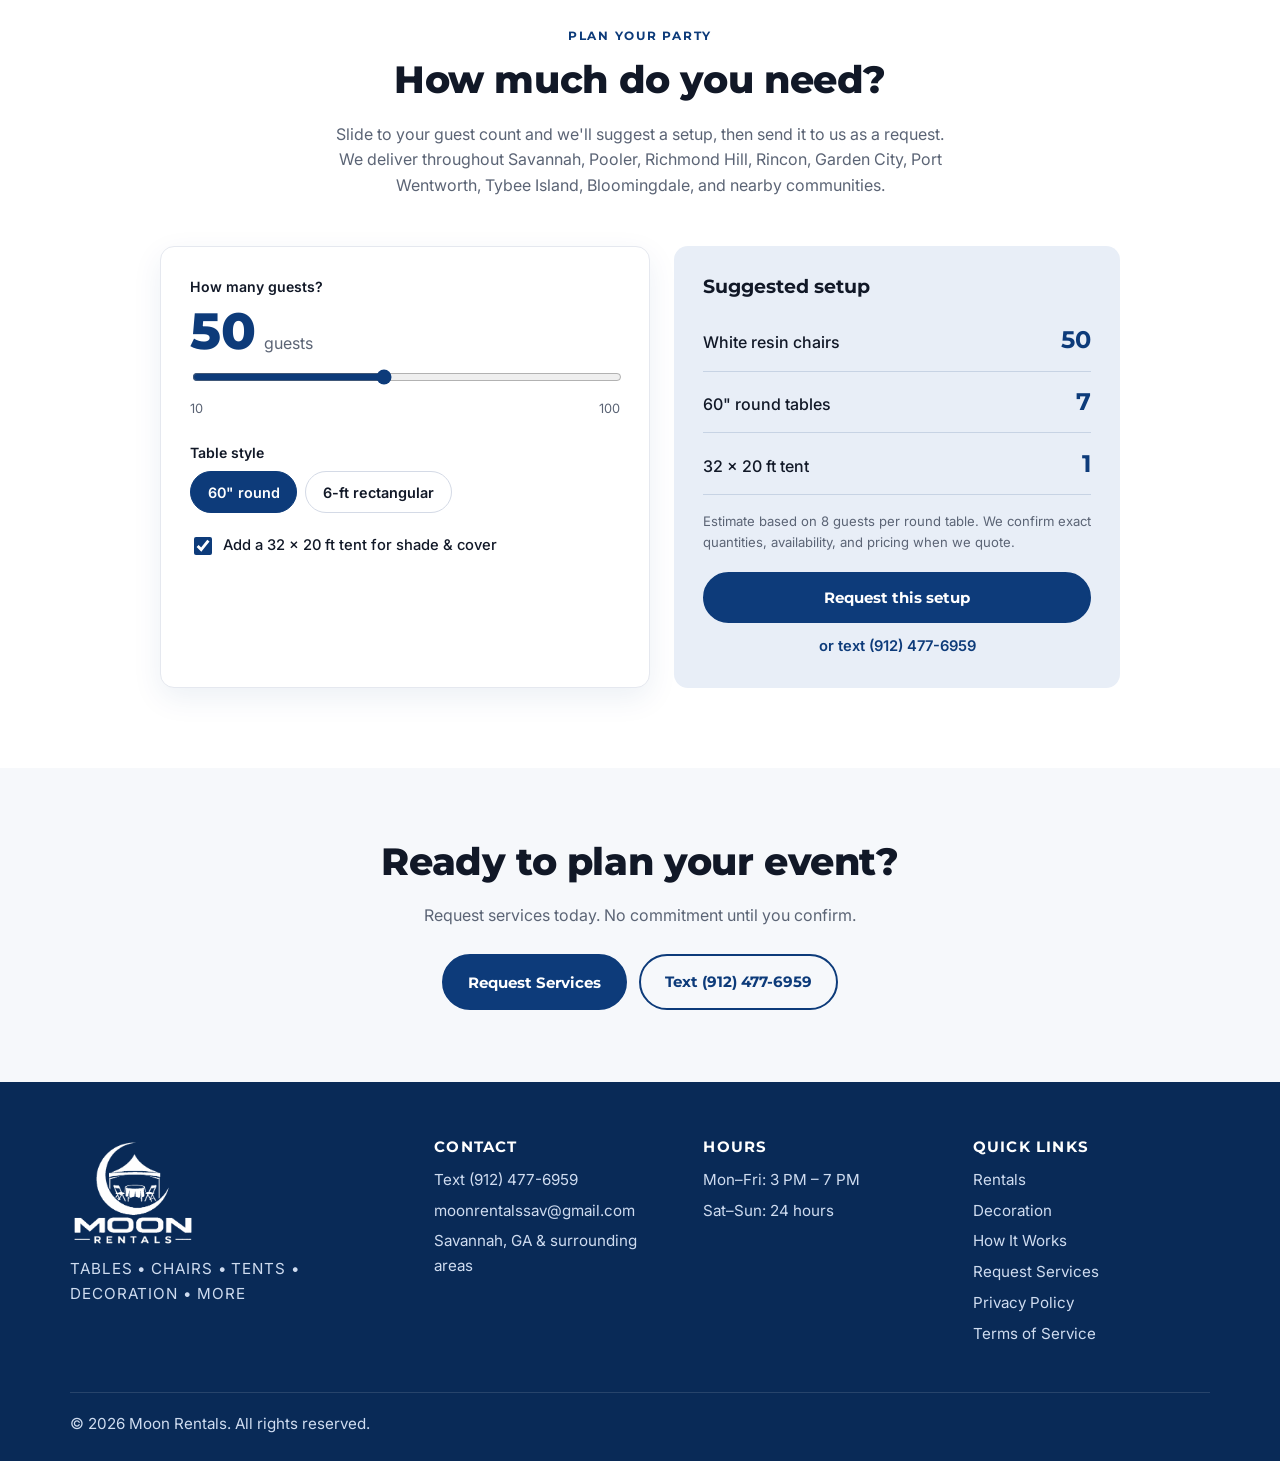
==== commit ddfcdd6d: "GoHighLevel A2P compliance: single SMS opt-in path, add Terms Website fixes for the GoHighLevel Trus" ====
--- a/index.html
+++ b/index.html
@@ -314,6 +314,7 @@
         <p><a href="#how">How It Works</a></p>
         <p><button type="button" class="link-btn" data-modal-open>Request Services</button></p>
         <p><a href="/privacy">Privacy Policy</a></p>
+        <p><a href="/terms">Terms of Service</a></p>
       </div>
     </div>
     <div class="container footer-bottom">
@@ -343,22 +344,8 @@
             <input id="name" name="Name" type="text" required autocomplete="name">
           </div>
           <div class="field">
-            <label for="phone">Phone *</label>
-            <input id="phone" name="Phone" type="tel" required autocomplete="tel">
-          </div>
-        </div>
-
-        <div class="row">
-          <div class="field">
             <label for="email">Email *</label>
             <input id="email" name="Email" type="email" required autocomplete="email">
-          </div>
-          <div class="field">
-            <label>Texts OK?</label>
-            <div class="radios">
-              <label><input type="radio" name="Texts OK" value="Yes" checked> Yes</label>
-              <label><input type="radio" name="Texts OK" value="No"> No</label>
-            </div>
           </div>
         </div>
 
@@ -463,7 +450,7 @@
         </div>
 
         <button type="submit" class="btn btn-primary btn-lg" id="submitBtn">Send Request</button>
-        <p class="form-note">We'll reply by text, phone, or email — usually the same day.</p>
+        <p class="form-note">We&rsquo;ll reply by email &mdash; usually the same day. Want a text back instead? Use the chat bubble in the corner of the page.</p>
         <p class="form-msg" id="formMsg" role="status" aria-live="polite"></p>
       </form>
     </div>
